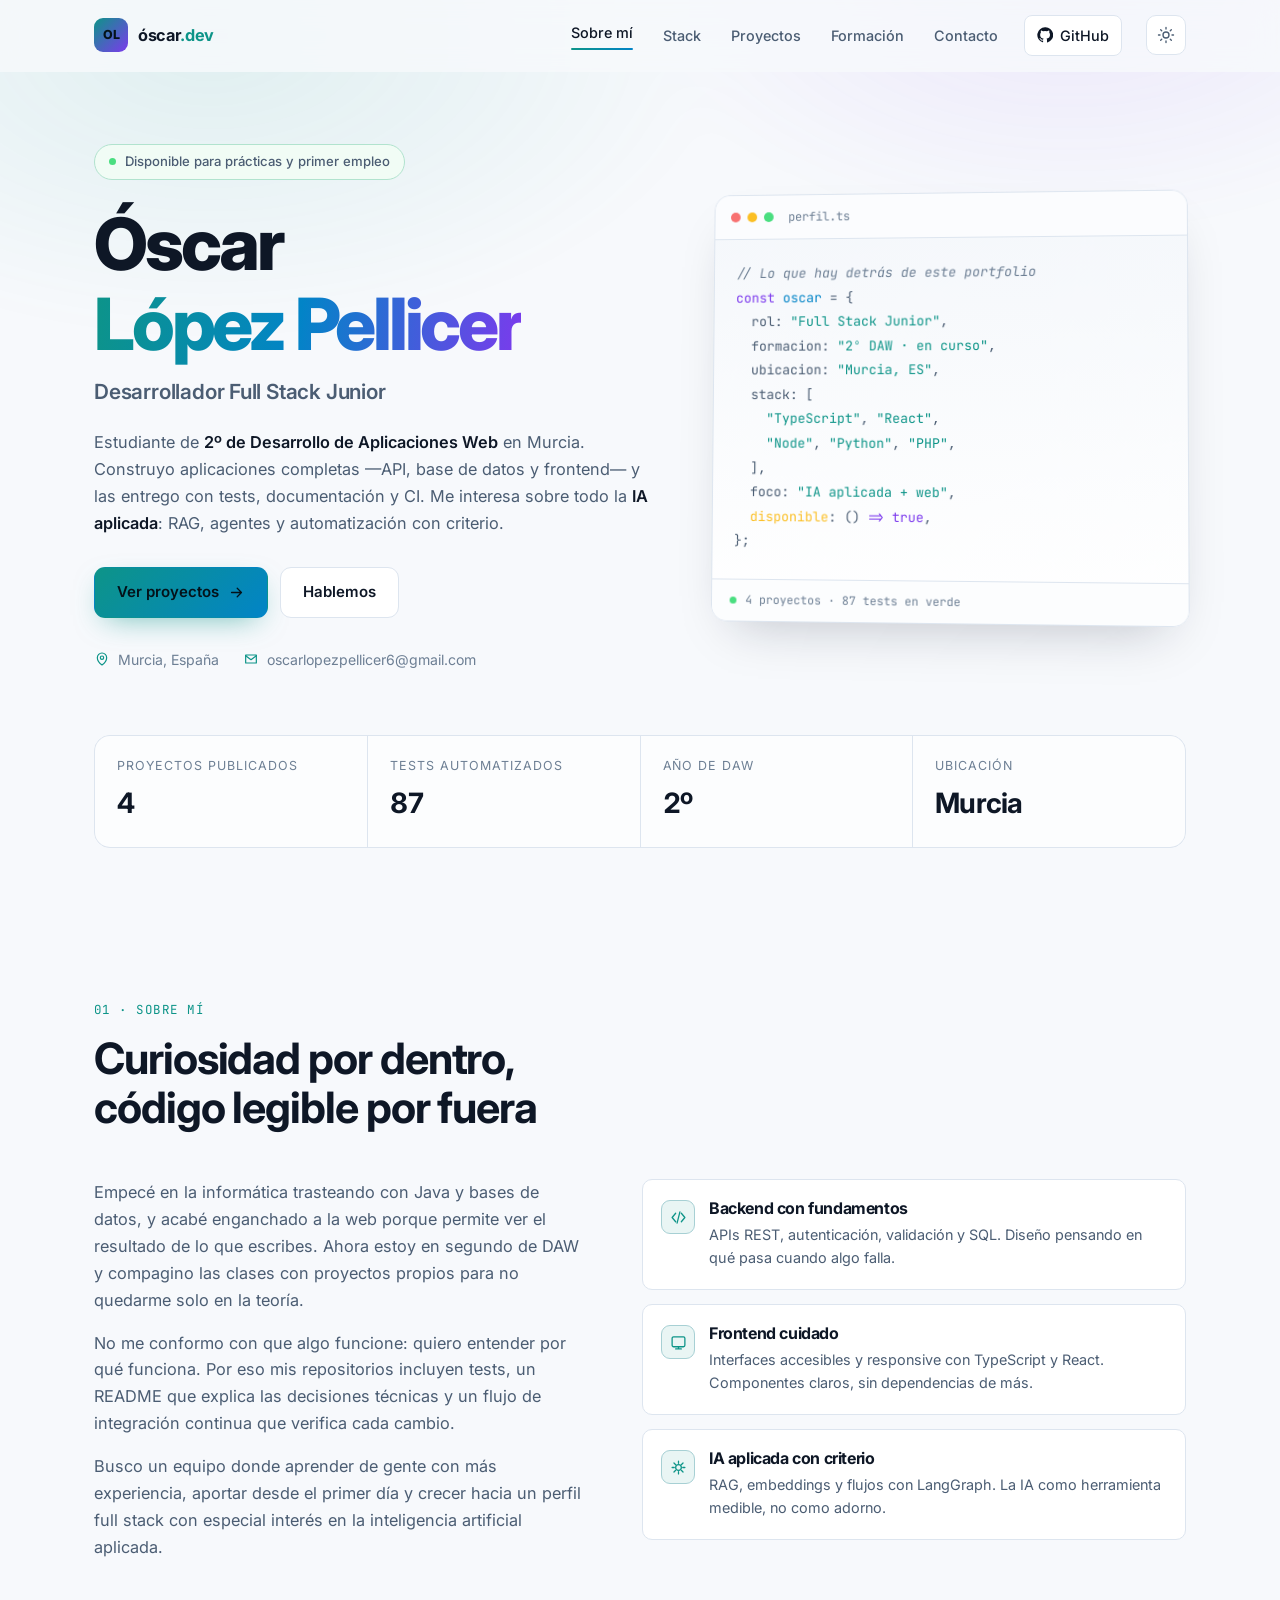
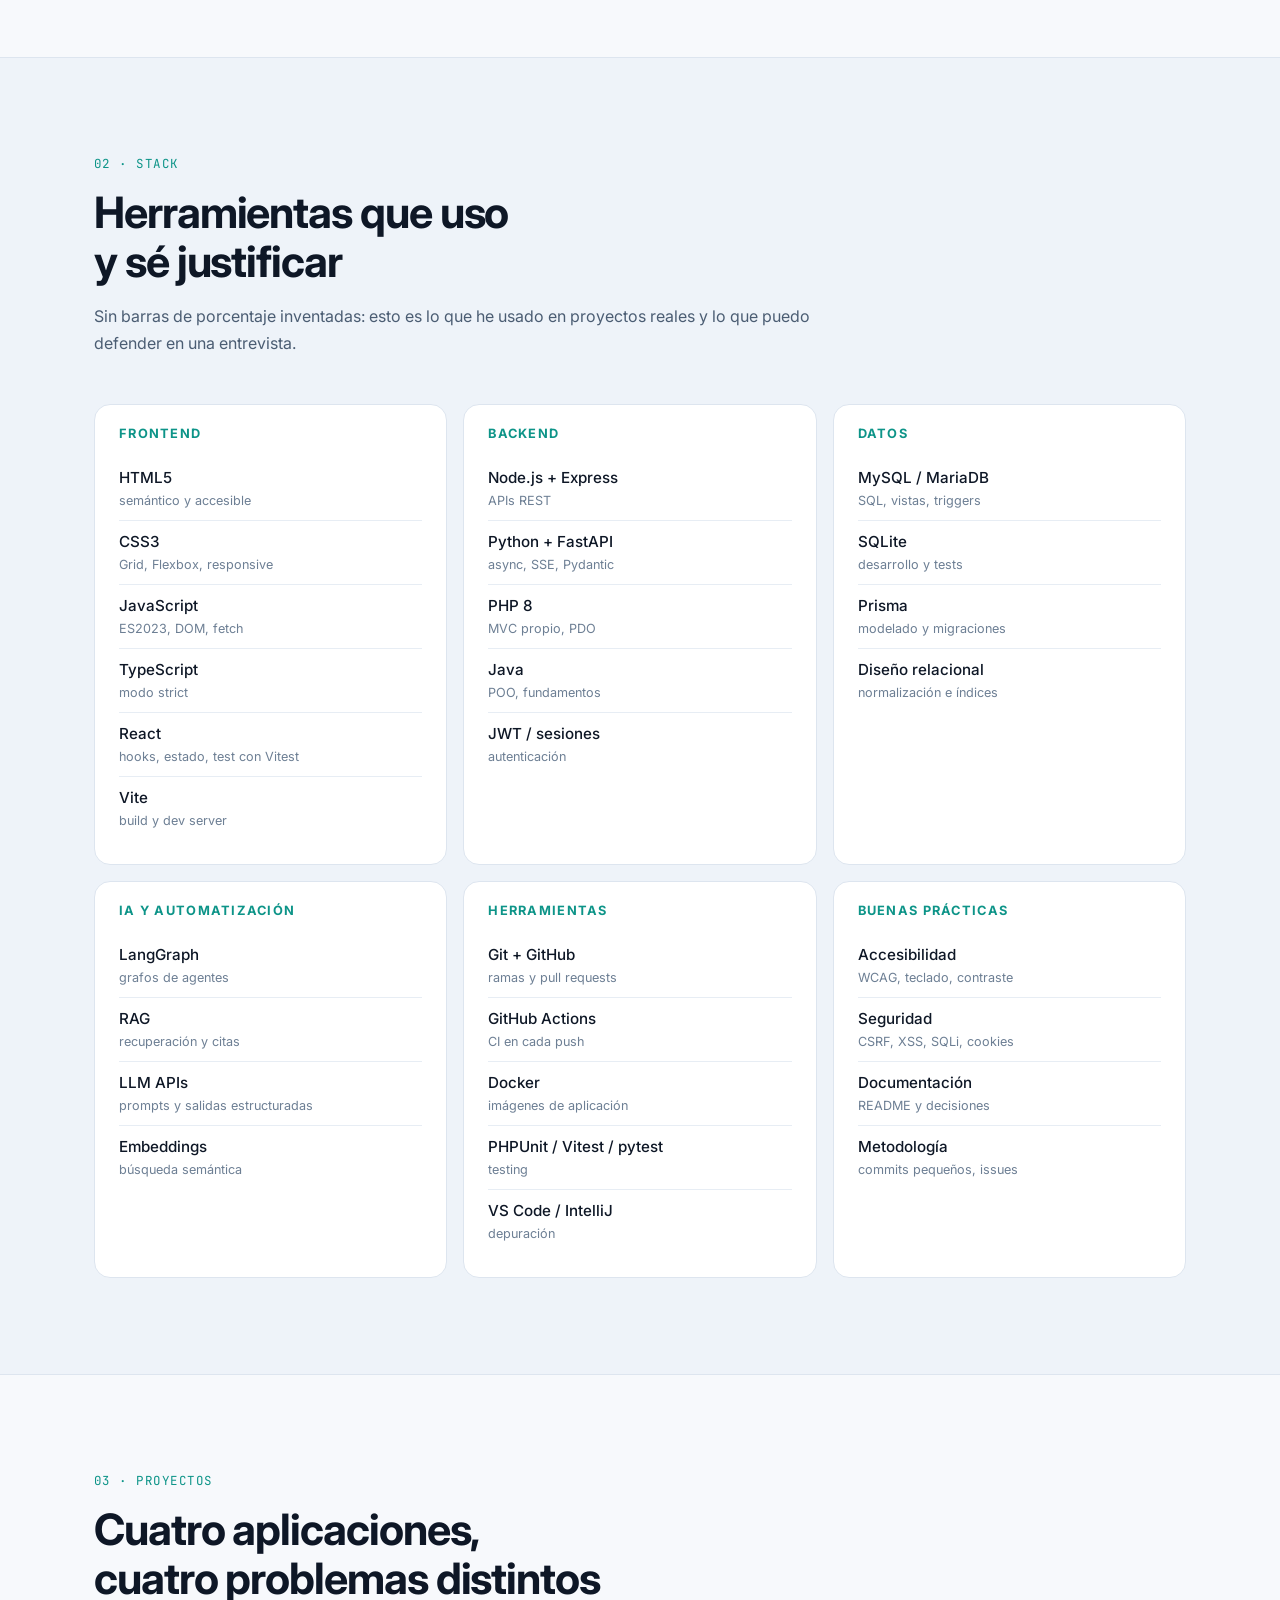
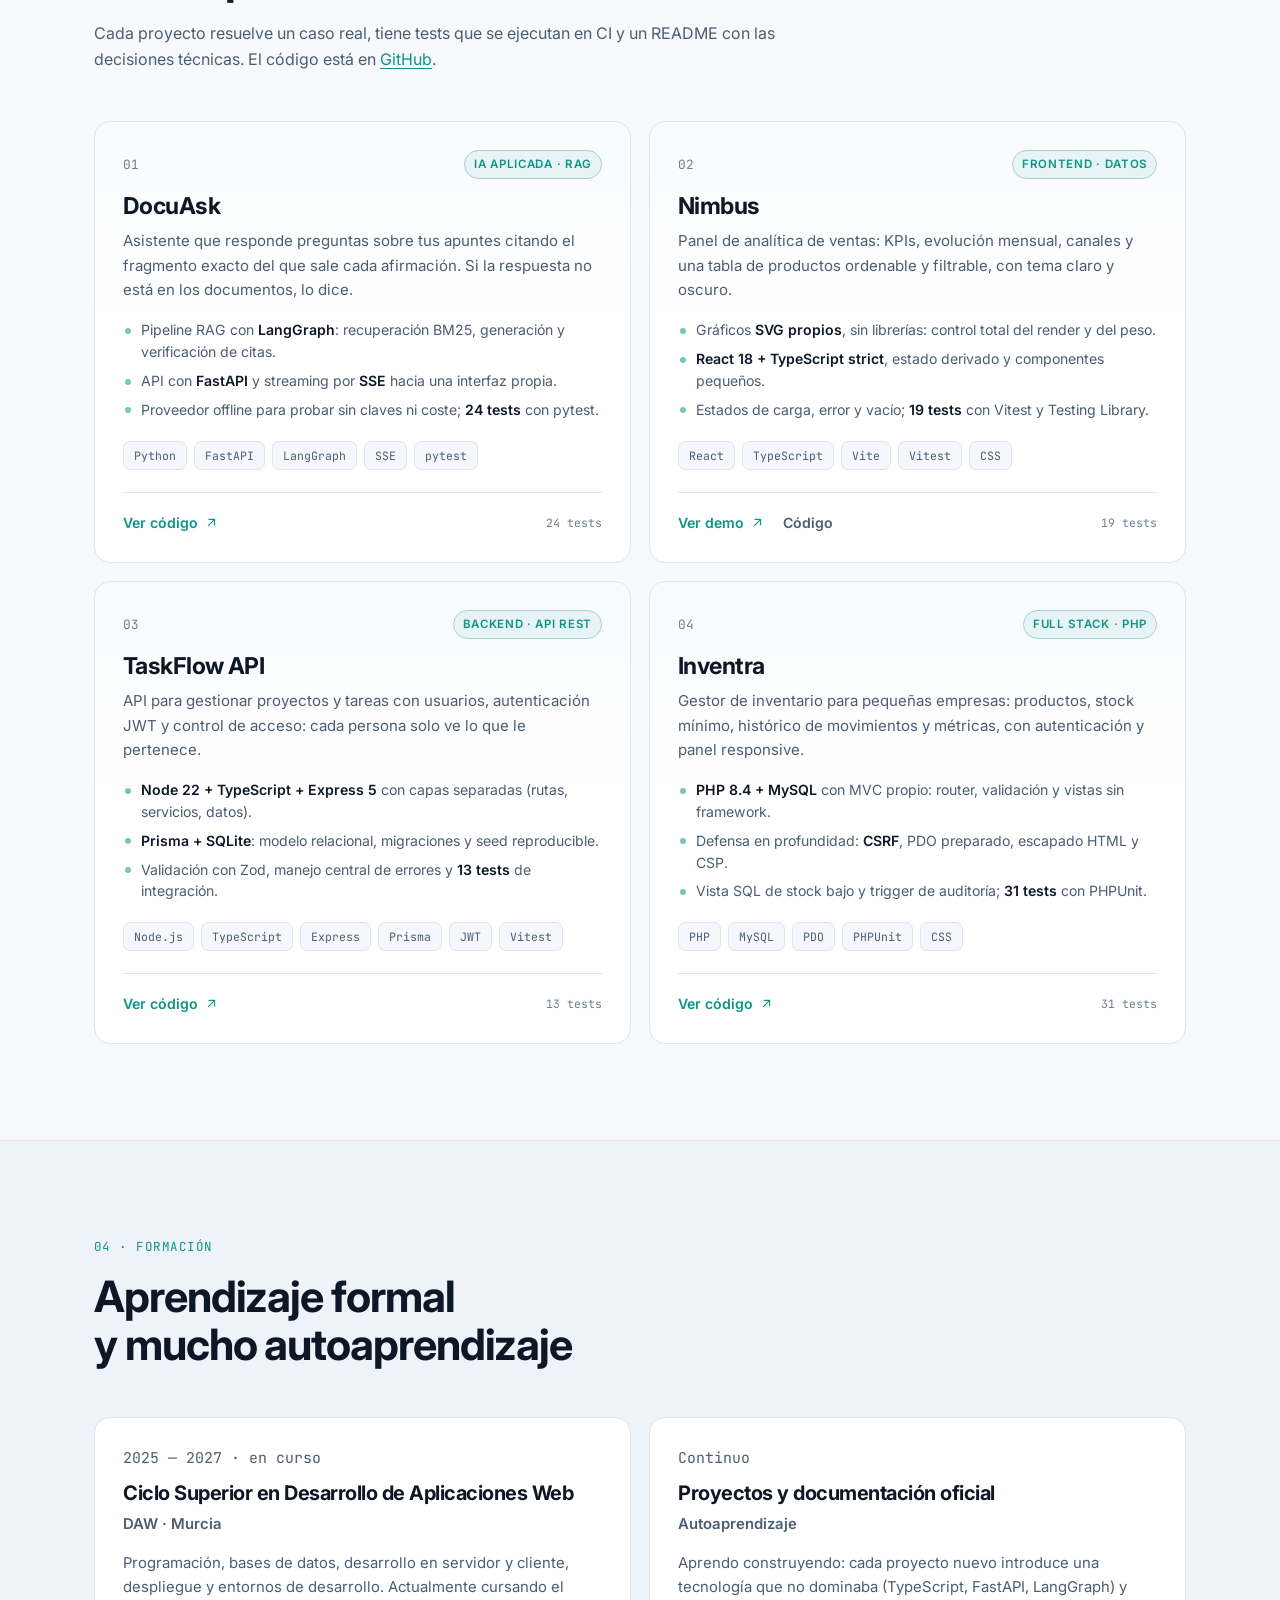
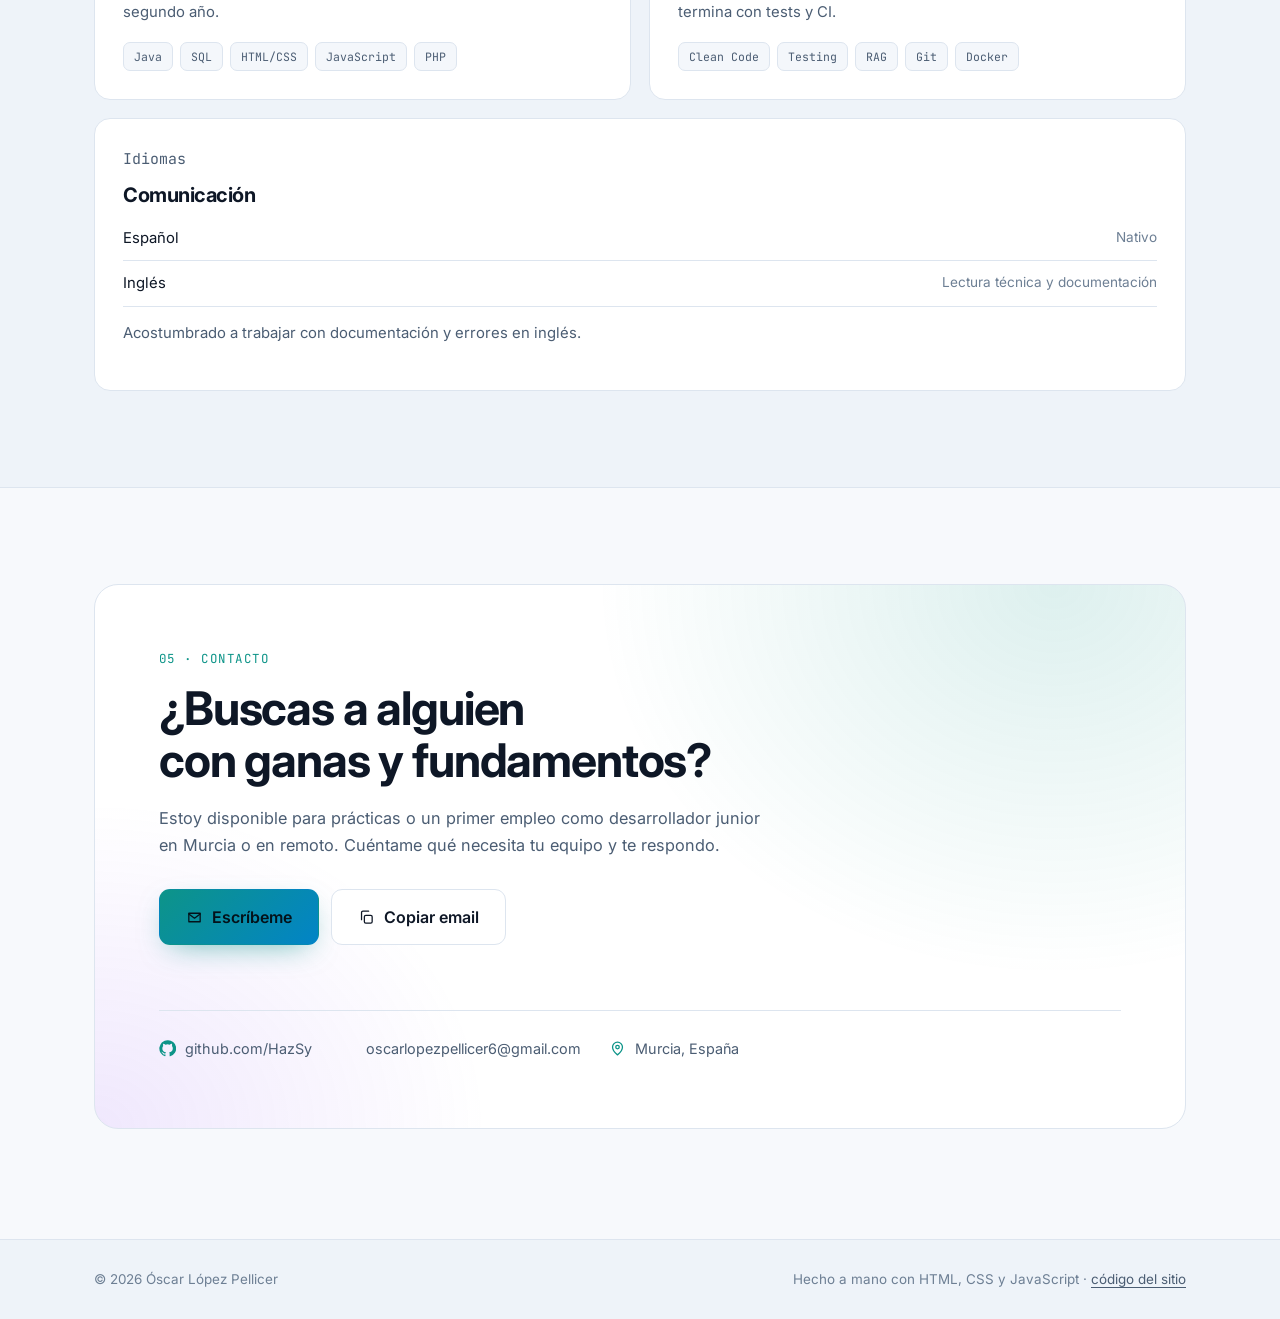
==== index.html @ 4fce1418 "feat: portfolio personal con proyectos, demo de Nimbus y tema claro/oscuro" ====
<!DOCTYPE html>
<html lang="es" data-theme="dark">
<head>
  <meta charset="UTF-8">
  <meta name="viewport" content="width=device-width, initial-scale=1">

  <title>Óscar López Pellicer · Desarrollador Full Stack Junior</title>
  <meta name="description" content="Portfolio de Óscar López Pellicer, estudiante de 2º de DAW en Murcia. Aplicaciones web completas con TypeScript, React, Node, Python, PHP y bases de datos.">
  <meta name="author" content="Óscar López Pellicer">
  <meta name="theme-color" content="#0b0f14">

  <meta property="og:type" content="website">
  <meta property="og:locale" content="es_ES">
  <meta property="og:title" content="Óscar López Pellicer · Desarrollador Full Stack Junior">
  <meta property="og:description" content="Aplicaciones web completas, con tests, documentación y CI. Estudiante de 2º de DAW en Murcia.">
  <meta property="og:url" content="https://hazsy.github.io/">
  <meta property="og:image" content="https://hazsy.github.io/assets/img/og.png">
  <meta name="twitter:card" content="summary_large_image">

  <link rel="canonical" href="https://hazsy.github.io/">
  <link rel="icon" href="favicon.svg" type="image/svg+xml">
  <link rel="preconnect" href="https://fonts.googleapis.com">
  <link rel="preconnect" href="https://fonts.gstatic.com" crossorigin>
  <link href="https://fonts.googleapis.com/css2?family=Inter:wght@400;500;600;700;800&family=JetBrains+Mono:wght@400;500&display=swap" rel="stylesheet">
  <link rel="stylesheet" href="assets/css/styles.css">

  <script>
    // Evita el destello de tema incorrecto: se aplica antes de pintar.
    (function () {
      try {
        var guardado = localStorage.getItem("tema");
        var sistema = window.matchMedia("(prefers-color-scheme: light)").matches ? "light" : "dark";
        document.documentElement.dataset.theme = guardado || sistema;
      } catch (e) { /* modo privado */ }
    })();
  </script>

  <script type="application/ld+json">
  {
    "@context": "https://schema.org",
    "@type": "Person",
    "name": "Óscar López Pellicer",
    "jobTitle": "Desarrollador Full Stack Junior",
    "url": "https://hazsy.github.io/",
    "email": "mailto:oscarlopezpellicer6@gmail.com",
    "address": { "@type": "PostalAddress", "addressLocality": "Murcia", "addressCountry": "ES" },
    "sameAs": ["https://github.com/HazSy"],
    "knowsAbout": ["TypeScript", "React", "Node.js", "Python", "PHP", "MySQL", "Inteligencia artificial aplicada"]
  }
  </script>
</head>
<body>
  <a class="saltar" href="#contenido">Saltar al contenido</a>

  <header class="cabecera" id="cabecera">
    <div class="contenedor cabecera__interior">
      <a class="marca" href="#inicio" aria-label="Inicio, Óscar López Pellicer">
        <span class="marca__sigla" aria-hidden="true">OL</span>
        <span class="marca__texto">óscar<span>.dev</span></span>
      </a>

      <nav class="nav" id="nav" aria-label="Navegación principal">
        <a href="#sobre-mi">Sobre mí</a>
        <a href="#stack">Stack</a>
        <a href="#proyectos">Proyectos</a>
        <a href="#formacion">Formación</a>
        <a href="#contacto">Contacto</a>
        <a class="nav__github" href="https://github.com/HazSy" target="_blank" rel="noopener noreferrer">
          <svg viewBox="0 0 24 24" aria-hidden="true" focusable="false"><path fill="currentColor" d="M12 .5a11.5 11.5 0 0 0-3.64 22.42c.58.1.79-.25.79-.56v-2c-3.2.7-3.88-1.36-3.88-1.36-.53-1.34-1.3-1.7-1.3-1.7-1.05-.72.08-.7.08-.7 1.17.08 1.79 1.2 1.79 1.2 1.04 1.78 2.73 1.27 3.4.97.1-.75.4-1.27.73-1.56-2.55-.29-5.24-1.28-5.24-5.69 0-1.26.45-2.29 1.19-3.1-.12-.29-.52-1.46.11-3.05 0 0 .97-.31 3.18 1.18a11 11 0 0 1 5.79 0c2.2-1.49 3.17-1.18 3.17-1.18.63 1.59.23 2.76.12 3.05.74.81 1.18 1.84 1.18 3.1 0 4.42-2.69 5.4-5.25 5.68.41.36.78 1.06.78 2.14v3.17c0 .31.21.67.8.56A11.5 11.5 0 0 0 12 .5Z"/></svg>
          <span>GitHub</span>
        </a>
      </nav>

      <div class="cabecera__acciones">
        <button class="boton-icono" id="tema" type="button" aria-label="Cambiar a tema claro" aria-pressed="false">
          <svg class="icono-sol" viewBox="0 0 24 24" aria-hidden="true" focusable="false"><circle cx="12" cy="12" r="4"/><path d="M12 2v2m0 16v2M2 12h2m16 0h2M4.9 4.9l1.4 1.4m11.4 11.4 1.4 1.4M19.1 4.9l-1.4 1.4M6.3 17.7l-1.4 1.4"/></svg>
          <svg class="icono-luna" viewBox="0 0 24 24" aria-hidden="true" focusable="false"><path d="M21 12.8A8.5 8.5 0 1 1 11.2 3a6.8 6.8 0 0 0 9.8 9.8Z"/></svg>
        </button>
        <button class="boton-menu" id="menu" type="button" aria-label="Abrir menú" aria-expanded="false" aria-controls="nav">
          <span></span><span></span><span></span>
        </button>
      </div>
    </div>
  </header>

  <main id="contenido">
    <!-- ================= HERO ================= -->
    <section class="hero" id="inicio">
      <div class="hero__fondo" aria-hidden="true"></div>
      <div class="contenedor hero__grid">
        <div class="hero__texto">
          <p class="pildora aparecer">
            <span class="pildora__punto" aria-hidden="true"></span>
            Disponible para prácticas y primer empleo
          </p>

          <h1 class="aparecer">
            Óscar<br>
            <span class="degradado">López Pellicer</span>
          </h1>

          <p class="hero__rol aparecer">Desarrollador Full Stack Junior</p>

          <p class="hero__intro aparecer">
            Estudiante de <strong>2º de Desarrollo de Aplicaciones Web</strong> en Murcia.
            Construyo aplicaciones completas —API, base de datos y frontend— y las entrego
            con tests, documentación y CI. Me interesa sobre todo la <strong>IA aplicada</strong>:
            RAG, agentes y automatización con criterio.
          </p>

          <div class="hero__acciones aparecer">
            <a class="boton boton--primario" href="#proyectos">
              Ver proyectos
              <svg viewBox="0 0 24 24" aria-hidden="true" focusable="false"><path d="M5 12h14m-6-6 6 6-6 6"/></svg>
            </a>
            <a class="boton boton--fantasma" href="#contacto">Hablemos</a>
          </div>

          <ul class="hero__datos aparecer" aria-label="Datos rápidos">
            <li><svg viewBox="0 0 24 24" aria-hidden="true"><path d="M12 21s7-5.2 7-11a7 7 0 1 0-14 0c0 5.8 7 11 7 11Z"/><circle cx="12" cy="10" r="2.5"/></svg> Murcia, España</li>
            <li><svg viewBox="0 0 24 24" aria-hidden="true"><path d="M4 6h16v12H4z"/><path d="m4 7 8 6 8-6"/></svg> <a href="mailto:oscarlopezpellicer6@gmail.com">oscarlopezpellicer6@gmail.com</a></li>
          </ul>
        </div>

        <div class="hero__codigo aparecer" aria-hidden="true">
          <div class="ventana">
            <div class="ventana__barra">
              <span></span><span></span><span></span>
              <p>perfil.ts</p>
            </div>
            <pre><code><span class="c-com">// Lo que hay detrás de este portfolio</span>
<span class="c-kw">const</span> <span class="c-var">oscar</span> = {
  rol: <span class="c-str">"Full Stack Junior"</span>,
  formacion: <span class="c-str">"2º DAW · en curso"</span>,
  ubicacion: <span class="c-str">"Murcia, ES"</span>,
  stack: [
    <span class="c-str">"TypeScript"</span>, <span class="c-str">"React"</span>,
    <span class="c-str">"Node"</span>, <span class="c-str">"Python"</span>, <span class="c-str">"PHP"</span>,
  ],
  foco: <span class="c-str">"IA aplicada + web"</span>,
  <span class="c-fn">disponible</span>: () <span class="c-kw">=></span> <span class="c-kw">true</span>,
};</code></pre>
            <div class="ventana__pie">
              <span class="punto-verde" aria-hidden="true"></span>
              <span>4 proyectos · 87 tests en verde</span>
            </div>
          </div>
        </div>
      </div>

      <div class="contenedor">
        <dl class="cifras aparecer">
          <div><dt>Proyectos publicados</dt><dd>4</dd></div>
          <div><dt>Tests automatizados</dt><dd>87</dd></div>
          <div><dt>Año de DAW</dt><dd>2º</dd></div>
          <div><dt>Ubicación</dt><dd>Murcia</dd></div>
        </dl>
      </div>
    </section>

    <!-- ================= SOBRE MÍ ================= -->
    <section class="seccion" id="sobre-mi">
      <div class="contenedor">
        <header class="seccion__cabecera aparecer">
          <p class="etiqueta">01 · Sobre mí</p>
          <h2>Curiosidad por dentro,<br>código legible por fuera</h2>
        </header>

        <div class="sobre__grid">
          <div class="sobre__texto aparecer">
            <p>
              Empecé en la informática trasteando con Java y bases de datos, y acabé
              enganchado a la web porque permite ver el resultado de lo que escribes.
              Ahora estoy en segundo de DAW y compagino las clases con proyectos propios
              para no quedarme solo en la teoría.
            </p>
            <p>
              No me conformo con que algo funcione: quiero entender por qué funciona.
              Por eso mis repositorios incluyen tests, un README que explica las decisiones
              técnicas y un flujo de integración continua que verifica cada cambio.
            </p>
            <p>
              Busco un equipo donde aprender de gente con más experiencia, aportar desde
              el primer día y crecer hacia un perfil full stack con especial interés en
              la inteligencia artificial aplicada.
            </p>
          </div>

          <ul class="pilares">
            <li class="aparecer">
              <span class="pilar__icono" aria-hidden="true">
                <svg viewBox="0 0 24 24"><path d="m8 6-5 6 5 6M16 6l5 6-5 6M14 4l-4 16"/></svg>
              </span>
              <h3>Backend con fundamentos</h3>
              <p>APIs REST, autenticación, validación y SQL. Diseño pensando en qué pasa cuando algo falla.</p>
            </li>
            <li class="aparecer">
              <span class="pilar__icono" aria-hidden="true">
                <svg viewBox="0 0 24 24"><rect x="3" y="4" width="18" height="14" rx="2"/><path d="M8 21h8M12 18v3"/></svg>
              </span>
              <h3>Frontend cuidado</h3>
              <p>Interfaces accesibles y responsive con TypeScript y React. Componentes claros, sin dependencias de más.</p>
            </li>
            <li class="aparecer">
              <span class="pilar__icono" aria-hidden="true">
                <svg viewBox="0 0 24 24"><path d="M12 3v3m0 12v3M3 12h3m12 0h3M5.6 5.6l2.1 2.1m8.6 8.6 2.1 2.1m0-12.8-2.1 2.1M7.7 16.3l-2.1 2.1"/><circle cx="12" cy="12" r="4"/></svg>
              </span>
              <h3>IA aplicada con criterio</h3>
              <p>RAG, embeddings y flujos con LangGraph. La IA como herramienta medible, no como adorno.</p>
            </li>
          </ul>
        </div>
      </div>
    </section>

    <!-- ================= STACK ================= -->
    <section class="seccion seccion--alt" id="stack">
      <div class="contenedor">
        <header class="seccion__cabecera aparecer">
          <p class="etiqueta">02 · Stack</p>
          <h2>Herramientas que uso<br>y sé justificar</h2>
          <p class="seccion__intro">
            Sin barras de porcentaje inventadas: esto es lo que he usado en proyectos reales
            y lo que puedo defender en una entrevista.
          </p>
        </header>

        <div class="stack__grid">
          <article class="stack__grupo aparecer">
            <h3>Frontend</h3>
            <ul>
              <li>HTML5 <span>semántico y accesible</span></li>
              <li>CSS3 <span>Grid, Flexbox, responsive</span></li>
              <li>JavaScript <span>ES2023, DOM, fetch</span></li>
              <li>TypeScript <span>modo strict</span></li>
              <li>React <span>hooks, estado, test con Vitest</span></li>
              <li>Vite <span>build y dev server</span></li>
            </ul>
          </article>

          <article class="stack__grupo aparecer">
            <h3>Backend</h3>
            <ul>
              <li>Node.js + Express <span>APIs REST</span></li>
              <li>Python + FastAPI <span>async, SSE, Pydantic</span></li>
              <li>PHP 8 <span>MVC propio, PDO</span></li>
              <li>Java <span>POO, fundamentos</span></li>
              <li>JWT / sesiones <span>autenticación</span></li>
            </ul>
          </article>

          <article class="stack__grupo aparecer">
            <h3>Datos</h3>
            <ul>
              <li>MySQL / MariaDB <span>SQL, vistas, triggers</span></li>
              <li>SQLite <span>desarrollo y tests</span></li>
              <li>Prisma <span>modelado y migraciones</span></li>
              <li>Diseño relacional <span>normalización e índices</span></li>
            </ul>
          </article>

          <article class="stack__grupo aparecer">
            <h3>IA y automatización</h3>
            <ul>
              <li>LangGraph <span>grafos de agentes</span></li>
              <li>RAG <span>recuperación y citas</span></li>
              <li>LLM APIs <span>prompts y salidas estructuradas</span></li>
              <li>Embeddings <span>búsqueda semántica</span></li>
            </ul>
          </article>

          <article class="stack__grupo aparecer">
            <h3>Herramientas</h3>
            <ul>
              <li>Git + GitHub <span>ramas y pull requests</span></li>
              <li>GitHub Actions <span>CI en cada push</span></li>
              <li>Docker <span>imágenes de aplicación</span></li>
              <li>PHPUnit / Vitest / pytest <span>testing</span></li>
              <li>VS Code / IntelliJ <span>depuración</span></li>
            </ul>
          </article>

          <article class="stack__grupo aparecer">
            <h3>Buenas prácticas</h3>
            <ul>
              <li>Accesibilidad <span>WCAG, teclado, contraste</span></li>
              <li>Seguridad <span>CSRF, XSS, SQLi, cookies</span></li>
              <li>Documentación <span>README y decisiones</span></li>
              <li>Metodología <span>commits pequeños, issues</span></li>
            </ul>
          </article>
        </div>
      </div>
    </section>

    <!-- ================= PROYECTOS ================= -->
    <section class="seccion" id="proyectos">
      <div class="contenedor">
        <header class="seccion__cabecera aparecer">
          <p class="etiqueta">03 · Proyectos</p>
          <h2>Cuatro aplicaciones,<br>cuatro problemas distintos</h2>
          <p class="seccion__intro">
            Cada proyecto resuelve un caso real, tiene tests que se ejecutan en CI y un README
            con las decisiones técnicas. El código está en
            <a href="https://github.com/HazSy" target="_blank" rel="noopener noreferrer">GitHub</a>.
          </p>
        </header>

        <div class="proyectos">
          <!-- DocuAsk -->
          <article class="proyecto aparecer">
            <div class="proyecto__cabecera">
              <span class="proyecto__num" aria-hidden="true">01</span>
              <span class="proyecto__tipo">IA aplicada · RAG</span>
            </div>
            <h3>DocuAsk</h3>
            <p class="proyecto__resumen">
              Asistente que responde preguntas sobre tus apuntes citando el fragmento exacto
              del que sale cada afirmación. Si la respuesta no está en los documentos, lo dice.
            </p>
            <ul class="proyecto__detalles">
              <li>Pipeline RAG con <strong>LangGraph</strong>: recuperación BM25, generación y verificación de citas.</li>
              <li>API con <strong>FastAPI</strong> y streaming por <strong>SSE</strong> hacia una interfaz propia.</li>
              <li>Proveedor offline para probar sin claves ni coste; <strong>24 tests</strong> con pytest.</li>
            </ul>
            <ul class="chips" aria-label="Tecnologías">
              <li>Python</li><li>FastAPI</li><li>LangGraph</li><li>SSE</li><li>pytest</li>
            </ul>
            <div class="proyecto__enlaces">
              <a class="enlace-flecha" href="https://github.com/HazSy/docuask-rag" target="_blank" rel="noopener noreferrer">
                Ver código
                <svg viewBox="0 0 24 24" aria-hidden="true"><path d="M7 17 17 7m0 0H8m9 0v9"/></svg>
              </a>
              <span class="proyecto__meta">24 tests</span>
            </div>
          </article>

          <!-- Nimbus -->
          <article class="proyecto aparecer">
            <div class="proyecto__cabecera">
              <span class="proyecto__num" aria-hidden="true">02</span>
              <span class="proyecto__tipo">Frontend · datos</span>
            </div>
            <h3>Nimbus</h3>
            <p class="proyecto__resumen">
              Panel de analítica de ventas: KPIs, evolución mensual, canales y una tabla de
              productos ordenable y filtrable, con tema claro y oscuro.
            </p>
            <ul class="proyecto__detalles">
              <li>Gráficos <strong>SVG propios</strong>, sin librerías: control total del render y del peso.</li>
              <li><strong>React 18 + TypeScript strict</strong>, estado derivado y componentes pequeños.</li>
              <li>Estados de carga, error y vacío; <strong>19 tests</strong> con Vitest y Testing Library.</li>
            </ul>
            <ul class="chips" aria-label="Tecnologías">
              <li>React</li><li>TypeScript</li><li>Vite</li><li>Vitest</li><li>CSS</li>
            </ul>
            <div class="proyecto__enlaces">
              <a class="enlace-flecha" href="demos/nimbus/" target="_blank" rel="noopener noreferrer">
                Ver demo
                <svg viewBox="0 0 24 24" aria-hidden="true"><path d="M7 17 17 7m0 0H8m9 0v9"/></svg>
              </a>
              <a class="enlace-flecha enlace-flecha--suave" href="https://github.com/HazSy/nimbus-dashboard" target="_blank" rel="noopener noreferrer">Código</a>
              <span class="proyecto__meta">19 tests</span>
            </div>
          </article>

          <!-- TaskFlow -->
          <article class="proyecto aparecer">
            <div class="proyecto__cabecera">
              <span class="proyecto__num" aria-hidden="true">03</span>
              <span class="proyecto__tipo">Backend · API REST</span>
            </div>
            <h3>TaskFlow API</h3>
            <p class="proyecto__resumen">
              API para gestionar proyectos y tareas con usuarios, autenticación JWT y control
              de acceso: cada persona solo ve lo que le pertenece.
            </p>
            <ul class="proyecto__detalles">
              <li><strong>Node 22 + TypeScript + Express 5</strong> con capas separadas (rutas, servicios, datos).</li>
              <li><strong>Prisma + SQLite</strong>: modelo relacional, migraciones y seed reproducible.</li>
              <li>Validación con Zod, manejo central de errores y <strong>13 tests</strong> de integración.</li>
            </ul>
            <ul class="chips" aria-label="Tecnologías">
              <li>Node.js</li><li>TypeScript</li><li>Express</li><li>Prisma</li><li>JWT</li><li>Vitest</li>
            </ul>
            <div class="proyecto__enlaces">
              <a class="enlace-flecha" href="https://github.com/HazSy/taskflow-api" target="_blank" rel="noopener noreferrer">
                Ver código
                <svg viewBox="0 0 24 24" aria-hidden="true"><path d="M7 17 17 7m0 0H8m9 0v9"/></svg>
              </a>
              <span class="proyecto__meta">13 tests</span>
            </div>
          </article>

          <!-- Inventra -->
          <article class="proyecto aparecer">
            <div class="proyecto__cabecera">
              <span class="proyecto__num" aria-hidden="true">04</span>
              <span class="proyecto__tipo">Full stack · PHP</span>
            </div>
            <h3>Inventra</h3>
            <p class="proyecto__resumen">
              Gestor de inventario para pequeñas empresas: productos, stock mínimo, histórico
              de movimientos y métricas, con autenticación y panel responsive.
            </p>
            <ul class="proyecto__detalles">
              <li><strong>PHP 8.4 + MySQL</strong> con MVC propio: router, validación y vistas sin framework.</li>
              <li>Defensa en profundidad: <strong>CSRF</strong>, PDO preparado, escapado HTML y CSP.</li>
              <li>Vista SQL de stock bajo y trigger de auditoría; <strong>31 tests</strong> con PHPUnit.</li>
            </ul>
            <ul class="chips" aria-label="Tecnologías">
              <li>PHP</li><li>MySQL</li><li>PDO</li><li>PHPUnit</li><li>CSS</li>
            </ul>
            <div class="proyecto__enlaces">
              <a class="enlace-flecha" href="https://github.com/HazSy/inventra-php" target="_blank" rel="noopener noreferrer">
                Ver código
                <svg viewBox="0 0 24 24" aria-hidden="true"><path d="M7 17 17 7m0 0H8m9 0v9"/></svg>
              </a>
              <span class="proyecto__meta">31 tests</span>
            </div>
          </article>
        </div>
      </div>
    </section>

    <!-- ================= FORMACIÓN ================= -->
    <section class="seccion seccion--alt" id="formacion">
      <div class="contenedor">
        <header class="seccion__cabecera aparecer">
          <p class="etiqueta">04 · Formación</p>
          <h2>Aprendizaje formal<br>y mucho autoaprendizaje</h2>
        </header>

        <div class="formacion__grid">
          <article class="tarjeta-formacion aparecer">
            <p class="tarjeta-formacion__periodo">2025 — 2027 · en curso</p>
            <h3>Ciclo Superior en Desarrollo de Aplicaciones Web</h3>
            <p class="tarjeta-formacion__lugar">DAW · Murcia</p>
            <p>
              Programación, bases de datos, desarrollo en servidor y cliente, despliegue
              y entornos de desarrollo. Actualmente cursando el segundo año.
            </p>
            <ul class="chips">
              <li>Java</li><li>SQL</li><li>HTML/CSS</li><li>JavaScript</li><li>PHP</li>
            </ul>
          </article>

          <article class="tarjeta-formacion aparecer">
            <p class="tarjeta-formacion__periodo">Continuo</p>
            <h3>Proyectos y documentación oficial</h3>
            <p class="tarjeta-formacion__lugar">Autoaprendizaje</p>
            <p>
              Aprendo construyendo: cada proyecto nuevo introduce una tecnología que no
              dominaba (TypeScript, FastAPI, LangGraph) y termina con tests y CI.
            </p>
            <ul class="chips">
              <li>Clean Code</li><li>Testing</li><li>RAG</li><li>Git</li><li>Docker</li>
            </ul>
          </article>

          <aside class="tarjeta-formacion tarjeta-formacion--idiomas aparecer">
            <p class="tarjeta-formacion__periodo">Idiomas</p>
            <h3>Comunicación</h3>
            <ul class="idiomas">
              <li><span>Español</span><span class="idiomas__nivel">Nativo</span></li>
              <li><span>Inglés</span><span class="idiomas__nivel">Lectura técnica y documentación</span></li>
            </ul>
            <p class="muted">Acostumbrado a trabajar con documentación y errores en inglés.</p>
          </aside>
        </div>
      </div>
    </section>

    <!-- ================= CONTACTO ================= -->
    <section class="seccion contacto" id="contacto">
      <div class="contenedor">
        <div class="contacto__caja aparecer">
          <p class="etiqueta">05 · Contacto</p>
          <h2>¿Buscas a alguien<br>con ganas y fundamentos?</h2>
          <p class="contacto__texto">
            Estoy disponible para prácticas o un primer empleo como desarrollador junior
            en Murcia o en remoto. Cuéntame qué necesita tu equipo y te respondo.
          </p>

          <div class="contacto__acciones">
            <a class="boton boton--primario boton--grande" href="mailto:oscarlopezpellicer6@gmail.com">
              <svg viewBox="0 0 24 24" aria-hidden="true"><path d="M4 6h16v12H4z"/><path d="m4 7 8 6 8-6"/></svg>
              Escríbeme
            </a>
            <button class="boton boton--fantasma boton--grande" id="copiar" type="button" data-email="oscarlopezpellicer6@gmail.com">
              <svg viewBox="0 0 24 24" aria-hidden="true"><rect x="9" y="9" width="11" height="11" rx="2"/><path d="M5 15V5a2 2 0 0 1 2-2h8"/></svg>
              <span>Copiar email</span>
            </button>
          </div>

          <p class="contacto__aviso" id="aviso" role="status" aria-live="polite"></p>

          <ul class="contacto__redes">
            <li>
              <a href="https://github.com/HazSy" target="_blank" rel="noopener noreferrer">
                <svg viewBox="0 0 24 24" aria-hidden="true"><path fill="currentColor" d="M12 .5a11.5 11.5 0 0 0-3.64 22.42c.58.1.79-.25.79-.56v-2c-3.2.7-3.88-1.36-3.88-1.36-.53-1.34-1.3-1.7-1.3-1.7-1.05-.72.08-.7.08-.7 1.17.08 1.79 1.2 1.79 1.2 1.04 1.78 2.73 1.27 3.4.97.1-.75.4-1.27.73-1.56-2.55-.29-5.24-1.28-5.24-5.69 0-1.26.45-2.29 1.19-3.1-.12-.29-.52-1.46.11-3.05 0 0 .97-.31 3.18 1.18a11 11 0 0 1 5.79 0c2.2-1.49 3.17-1.18 3.17-1.18.63 1.59.23 2.76.12 3.05.74.81 1.18 1.84 1.18 3.1 0 4.42-2.69 5.4-5.25 5.68.41.36.78 1.06.78 2.14v3.17c0 .31.21.67.8.56A11.5 11.5 0 0 0 12 .5Z"/></svg>
                github.com/HazSy
              </a>
            </li>
            <li>
              <a href="mailto:oscarlopezpellicer6@gmail.com">
                <svg viewBox="0 0 24 24" aria-hidden="true"><path d="M4 6h16v12H4z"/><path d="m4 7 8 6 8-6"/></svg>
                oscarlopezpellicer6@gmail.com
              </a>
            </li>
            <li>
              <span>
                <svg viewBox="0 0 24 24" aria-hidden="true"><path d="M12 21s7-5.2 7-11a7 7 0 1 0-14 0c0 5.8 7 11 7 11Z"/><circle cx="12" cy="10" r="2.5"/></svg>
                Murcia, España
              </span>
            </li>
          </ul>
        </div>
      </div>
    </section>
  </main>

  <footer class="pie">
    <div class="contenedor pie__interior">
      <p>© <span id="anio">2026</span> Óscar López Pellicer</p>
      <p>Hecho a mano con HTML, CSS y JavaScript · <a href="https://github.com/HazSy/hazsy.github.io" target="_blank" rel="noopener noreferrer">código del sitio</a></p>
    </div>
  </footer>

  <script src="assets/js/main.js" defer></script>
</body>
</html>
---- assets/css/styles.css ----
/* ==========================================================================
   Óscar López Pellicer · portfolio
   CSS propio, sin frameworks. Tema oscuro por defecto y claro opcional.
   ========================================================================== */

/* --------------------------------------------------------------------------
   1. Tokens
   -------------------------------------------------------------------------- */
:root {
  --fuente: "Inter", -apple-system, BlinkMacSystemFont, "Segoe UI", Roboto, Helvetica, Arial, sans-serif;
  --fuente-mono: "JetBrains Mono", ui-monospace, SFMono-Regular, Menlo, Consolas, monospace;

  --fondo: #080b10;
  --fondo-alt: #0c1119;
  --superficie: #111823;
  --superficie-2: #16202d;
  --borde: #1e2a3a;
  --borde-fuerte: #2a3a50;

  --texto: #eaf1f8;
  --texto-suave: #9db0c5;
  --texto-tenue: #6c8098;

  --acento: #5eead4;
  --acento-2: #7dd3fc;
  --acento-3: #a78bfa;
  --acento-texto: #052e2b;

  --verde: #4ade80;
  --ambar: #fbbf24;

  --sombra: 0 20px 60px -20px rgba(0, 0, 0, 0.7);
  --sombra-suave: 0 10px 30px -18px rgba(0, 0, 0, 0.6);

  --radio: 16px;
  --radio-sm: 10px;
  --ancho: 1140px;
  --nav-alto: 72px;

  --transicion: 180ms cubic-bezier(0.4, 0, 0.2, 1);
}

html[data-theme="light"] {
  --fondo: #f7f9fc;
  --fondo-alt: #eef3f9;
  --superficie: #ffffff;
  --superficie-2: #f4f7fb;
  --borde: #dde5ef;
  --borde-fuerte: #c6d3e2;

  --texto: #0e1726;
  --texto-suave: #4b5d73;
  --texto-tenue: #6d7f94;

  --acento: #0d9488;
  --acento-2: #0284c7;
  --acento-3: #7c3aed;
  --acento-texto: #ffffff;

  --sombra: 0 24px 50px -24px rgba(15, 23, 42, 0.25);
  --sombra-suave: 0 10px 24px -16px rgba(15, 23, 42, 0.2);
}

/* --------------------------------------------------------------------------
   2. Base
   -------------------------------------------------------------------------- */
*,
*::before,
*::after { box-sizing: border-box; }

html {
  scroll-behavior: smooth;
  scroll-padding-top: calc(var(--nav-alto) + 16px);
  -webkit-text-size-adjust: 100%;
}

body {
  margin: 0;
  font-family: var(--fuente);
  font-size: 1rem;
  line-height: 1.65;
  color: var(--texto);
  background: var(--fondo);
  -webkit-font-smoothing: antialiased;
  overflow-x: hidden;
}

img, svg { max-width: 100%; }
svg { width: 1.15em; height: 1.15em; fill: none; stroke: currentColor; stroke-width: 1.8; stroke-linecap: round; stroke-linejoin: round; }

h1, h2, h3 { line-height: 1.12; letter-spacing: -0.025em; margin: 0; font-weight: 700; }
p { margin: 0 0 1rem; }
ul { margin: 0; padding: 0; list-style: none; }
a { color: inherit; text-decoration: none; }
strong { font-weight: 600; color: var(--texto); }

::selection { background: var(--acento); color: var(--acento-texto); }

:focus-visible {
  outline: 2px solid var(--acento);
  outline-offset: 3px;
  border-radius: 6px;
}

.contenedor {
  width: 100%;
  max-width: var(--ancho);
  margin-inline: auto;
  padding-inline: 24px;
}

.saltar {
  position: absolute;
  left: 16px;
  top: -100px;
  z-index: 200;
  padding: 12px 18px;
  background: var(--acento);
  color: var(--acento-texto);
  font-weight: 600;
  border-radius: 0 0 10px 10px;
  transition: top var(--transicion);
}
.saltar:focus { top: 0; }

.muted { color: var(--texto-tenue); font-size: 0.9rem; }

/* --------------------------------------------------------------------------
   3. Cabecera y navegación
   -------------------------------------------------------------------------- */
.cabecera {
  position: fixed;
  inset: 0 0 auto;
  z-index: 100;
  height: var(--nav-alto);
  display: flex;
  align-items: center;
  background: color-mix(in srgb, var(--fondo) 82%, transparent);
  backdrop-filter: blur(14px);
  -webkit-backdrop-filter: blur(14px);
  border-bottom: 1px solid transparent;
  transition: border-color var(--transicion), background var(--transicion);
}
.cabecera.esta-fija {
  border-bottom-color: var(--borde);
  background: color-mix(in srgb, var(--fondo) 94%, transparent);
}

.cabecera__interior {
  display: flex;
  align-items: center;
  justify-content: space-between;
  gap: 24px;
}

.marca {
  display: inline-flex;
  align-items: center;
  gap: 10px;
  font-weight: 700;
  letter-spacing: -0.02em;
  font-size: 1.02rem;
}
.marca__sigla {
  display: grid;
  place-items: center;
  width: 34px;
  height: 34px;
  border-radius: 9px;
  background: linear-gradient(135deg, var(--acento), var(--acento-3));
  color: #04121a;
  font-size: 0.78rem;
  font-weight: 800;
  letter-spacing: 0;
}
.marca__texto span { color: var(--acento); }

.nav {
  display: flex;
  align-items: center;
  gap: 6px;
  margin-left: auto;
}
.nav a {
  padding: 8px 12px;
  border-radius: 8px;
  font-size: 0.9rem;
  font-weight: 500;
  color: var(--texto-suave);
  transition: color var(--transicion), background var(--transicion);
}
.nav a:hover { color: var(--texto); background: var(--superficie-2); }
.nav a.activo { color: var(--texto); }
.nav a.activo::after {
  content: "";
  display: block;
  height: 2px;
  margin-top: 3px;
  border-radius: 2px;
  background: linear-gradient(90deg, var(--acento), var(--acento-2));
}

.nav__github {
  display: inline-flex;
  align-items: center;
  gap: 7px;
  margin-left: 8px;
  border: 1px solid var(--borde);
  background: var(--superficie);
  color: var(--texto) !important;
  font-weight: 600;
}
.nav__github:hover { border-color: var(--borde-fuerte); background: var(--superficie-2); }
.nav__github svg { width: 16px; height: 16px; stroke: none; }

.cabecera__acciones { display: flex; align-items: center; gap: 8px; }

.boton-icono {
  display: grid;
  place-items: center;
  width: 40px;
  height: 40px;
  border-radius: 10px;
  border: 1px solid var(--borde);
  background: var(--superficie);
  color: var(--texto-suave);
  cursor: pointer;
  transition: color var(--transicion), border-color var(--transicion), background var(--transicion);
}
.boton-icono:hover { color: var(--texto); border-color: var(--borde-fuerte); }
.boton-icono svg { width: 18px; height: 18px; }

html[data-theme="dark"] .icono-sol,
html[data-theme="light"] .icono-luna { display: none; }

.boton-menu {
  display: none;
  flex-direction: column;
  justify-content: center;
  gap: 5px;
  width: 40px;
  height: 40px;
  padding: 0 9px;
  border-radius: 10px;
  border: 1px solid var(--borde);
  background: var(--superficie);
  cursor: pointer;
}
.boton-menu span {
  display: block;
  height: 2px;
  width: 100%;
  border-radius: 2px;
  background: var(--texto);
  transition: transform var(--transicion), opacity var(--transicion);
}
.boton-menu[aria-expanded="true"] span:nth-child(1) { transform: translateY(7px) rotate(45deg); }
.boton-menu[aria-expanded="true"] span:nth-child(2) { opacity: 0; }
.boton-menu[aria-expanded="true"] span:nth-child(3) { transform: translateY(-7px) rotate(-45deg); }

/* --------------------------------------------------------------------------
   4. Hero
   -------------------------------------------------------------------------- */
.hero {
  position: relative;
  padding: calc(var(--nav-alto) + 72px) 0 56px;
  overflow: hidden;
}
.hero__fondo {
  position: absolute;
  inset: -20% -10% auto;
  height: 780px;
  background:
    radial-gradient(48% 55% at 22% 28%, color-mix(in srgb, var(--acento) 20%, transparent), transparent 70%),
    radial-gradient(42% 50% at 78% 18%, color-mix(in srgb, var(--acento-3) 20%, transparent), transparent 70%);
  filter: blur(20px);
  opacity: 0.75;
  pointer-events: none;
}
html[data-theme="light"] .hero__fondo { opacity: 0.5; }

.hero__fondo::after {
  content: "";
  position: absolute;
  inset: 0;
  background-image:
    linear-gradient(to right, color-mix(in srgb, var(--texto) 7%, transparent) 1px, transparent 1px),
    linear-gradient(to bottom, color-mix(in srgb, var(--texto) 7%, transparent) 1px, transparent 1px);
  background-size: 56px 56px;
  mask-image: radial-gradient(60% 60% at 50% 30%, #000 10%, transparent 75%);
  -webkit-mask-image: radial-gradient(60% 60% at 50% 30%, #000 10%, transparent 75%);
}

.hero__grid {
  position: relative;
  display: grid;
  grid-template-columns: minmax(0, 1.08fr) minmax(0, 0.92fr);
  gap: 56px;
  align-items: center;
}

.pildora {
  display: inline-flex;
  align-items: center;
  gap: 9px;
  padding: 6px 14px;
  border: 1px solid color-mix(in srgb, var(--verde) 30%, var(--borde));
  border-radius: 999px;
  background: color-mix(in srgb, var(--verde) 8%, var(--superficie));
  color: var(--texto-suave);
  font-size: 0.82rem;
  font-weight: 500;
  margin-bottom: 24px;
}
.pildora__punto {
  width: 7px;
  height: 7px;
  border-radius: 50%;
  background: var(--verde);
  box-shadow: 0 0 0 0 color-mix(in srgb, var(--verde) 70%, transparent);
  animation: pulso 2.4s infinite;
}
@keyframes pulso {
  0% { box-shadow: 0 0 0 0 color-mix(in srgb, var(--verde) 60%, transparent); }
  70% { box-shadow: 0 0 0 8px transparent; }
  100% { box-shadow: 0 0 0 0 transparent; }
}

.hero h1 {
  font-size: clamp(2.7rem, 6.2vw, 4.5rem);
  font-weight: 800;
  letter-spacing: -0.045em;
  margin-bottom: 10px;
}
.degradado {
  background: linear-gradient(100deg, var(--acento) 0%, var(--acento-2) 48%, var(--acento-3) 100%);
  -webkit-background-clip: text;
  background-clip: text;
  color: transparent;
}

.hero__rol {
  font-size: clamp(1.05rem, 2vw, 1.3rem);
  font-weight: 600;
  color: var(--texto-suave);
  letter-spacing: -0.01em;
  margin-bottom: 20px;
}

.hero__intro {
  max-width: 56ch;
  color: var(--texto-suave);
  font-size: 1.02rem;
  margin-bottom: 30px;
}

.hero__acciones { display: flex; flex-wrap: wrap; gap: 12px; margin-bottom: 30px; }

.hero__datos {
  display: flex;
  flex-wrap: wrap;
  gap: 8px 24px;
  color: var(--texto-tenue);
  font-size: 0.88rem;
}
.hero__datos li { display: inline-flex; align-items: center; gap: 8px; }
.hero__datos svg { width: 16px; height: 16px; color: var(--acento); flex: none; }
.hero__datos a:hover { color: var(--texto); text-decoration: underline; text-underline-offset: 3px; }

/* Botones */
.boton {
  display: inline-flex;
  align-items: center;
  justify-content: center;
  gap: 9px;
  padding: 12px 22px;
  border-radius: 11px;
  border: 1px solid transparent;
  font-family: inherit;
  font-size: 0.94rem;
  font-weight: 600;
  cursor: pointer;
  transition: transform var(--transicion), background var(--transicion), border-color var(--transicion), box-shadow var(--transicion);
}
.boton svg { width: 17px; height: 17px; }
.boton--primario {
  background: linear-gradient(135deg, var(--acento), var(--acento-2));
  color: #04121a;
  box-shadow: 0 10px 30px -12px color-mix(in srgb, var(--acento) 65%, transparent);
}
.boton--primario:hover { transform: translateY(-2px); box-shadow: 0 16px 34px -14px color-mix(in srgb, var(--acento) 75%, transparent); }
.boton--fantasma {
  background: var(--superficie);
  border-color: var(--borde);
  color: var(--texto);
}
.boton--fantasma:hover { border-color: var(--borde-fuerte); background: var(--superficie-2); transform: translateY(-2px); }
.boton--grande { padding: 14px 26px; font-size: 1rem; }

/* Ventana de código */
.ventana {
  border: 1px solid var(--borde);
  border-radius: var(--radio);
  background: linear-gradient(180deg, var(--superficie-2), var(--superficie));
  box-shadow: var(--sombra);
  overflow: hidden;
  transform: perspective(1200px) rotateY(-4deg) rotateX(2deg);
  transition: transform 400ms ease;
}
.ventana:hover { transform: perspective(1200px) rotateY(0) rotateX(0); }

.ventana__barra {
  display: flex;
  align-items: center;
  gap: 7px;
  padding: 12px 16px;
  border-bottom: 1px solid var(--borde);
  background: color-mix(in srgb, var(--fondo) 45%, var(--superficie));
}
.ventana__barra span { width: 10px; height: 10px; border-radius: 50%; background: var(--borde-fuerte); }
.ventana__barra span:nth-child(1) { background: #f87171; }
.ventana__barra span:nth-child(2) { background: var(--ambar); }
.ventana__barra span:nth-child(3) { background: var(--verde); }
.ventana__barra p {
  margin: 0 0 0 8px;
  font-family: var(--fuente-mono);
  font-size: 0.76rem;
  color: var(--texto-tenue);
}

.ventana pre {
  margin: 0;
  padding: 22px 22px 26px;
  overflow-x: auto;
  font-family: var(--fuente-mono);
  font-size: 0.83rem;
  line-height: 1.85;
  color: var(--texto-suave);
  tab-size: 2;
}
.ventana code { font-family: inherit; }
.c-com { color: var(--texto-tenue); font-style: italic; }
.c-kw { color: var(--acento-3); }
.c-var { color: var(--acento-2); }
.c-str { color: var(--acento); }
.c-fn { color: var(--ambar); }

.ventana__pie {
  display: flex;
  align-items: center;
  gap: 9px;
  padding: 11px 18px;
  border-top: 1px solid var(--borde);
  font-family: var(--fuente-mono);
  font-size: 0.73rem;
  color: var(--texto-tenue);
  background: color-mix(in srgb, var(--fondo) 35%, var(--superficie));
}
.punto-verde { width: 7px; height: 7px; border-radius: 50%; background: var(--verde); }

/* Cifras */
.cifras {
  position: relative;
  display: grid;
  grid-template-columns: repeat(4, 1fr);
  gap: 1px;
  margin: 64px 0 0;
  border: 1px solid var(--borde);
  border-radius: var(--radio);
  background: var(--borde);
  overflow: hidden;
}
.cifras > div {
  padding: 20px 22px;
  background: color-mix(in srgb, var(--superficie) 92%, transparent);
}
.cifras dt { font-size: 0.78rem; color: var(--texto-tenue); text-transform: uppercase; letter-spacing: 0.08em; }
.cifras dd {
  margin: 4px 0 0;
  font-size: 1.75rem;
  font-weight: 700;
  letter-spacing: -0.03em;
  font-variant-numeric: tabular-nums;
}

/* --------------------------------------------------------------------------
   5. Secciones
   -------------------------------------------------------------------------- */
.seccion { padding: 96px 0; }
.seccion--alt {
  background: var(--fondo-alt);
  border-block: 1px solid var(--borde);
}

.seccion__cabecera { max-width: 720px; margin-bottom: 48px; }
.etiqueta {
  font-family: var(--fuente-mono);
  font-size: 0.78rem;
  letter-spacing: 0.12em;
  text-transform: uppercase;
  color: var(--acento);
  margin-bottom: 14px;
}
.seccion__cabecera h2 {
  font-size: clamp(1.8rem, 3.6vw, 2.7rem);
  margin-bottom: 18px;
}
.seccion__intro { color: var(--texto-suave); font-size: 1rem; margin: 0; }
.seccion__intro a { color: var(--acento); text-decoration: underline; text-underline-offset: 3px; }

/* --------------------------------------------------------------------------
   6. Sobre mí
   -------------------------------------------------------------------------- */
.sobre__grid {
  display: grid;
  grid-template-columns: minmax(0, 0.95fr) minmax(0, 1.05fr);
  gap: 56px;
  align-items: start;
}
.sobre__texto { color: var(--texto-suave); font-size: 1.02rem; }
.sobre__texto p:last-child { margin-bottom: 0; }
.sobre__texto strong { color: var(--texto); }

.pilares { display: grid; gap: 14px; }
.pilares li {
  position: relative;
  padding: 20px 22px 20px 66px;
  border: 1px solid var(--borde);
  border-radius: var(--radio-sm);
  background: var(--superficie);
  transition: border-color var(--transicion), transform var(--transicion);
}
.pilares li:hover { border-color: var(--borde-fuerte); transform: translateX(3px); }
.pilares h3 { font-size: 1rem; margin-bottom: 5px; }
.pilares p { margin: 0; color: var(--texto-suave); font-size: 0.9rem; line-height: 1.6; }

.pilar__icono {
  position: absolute;
  left: 18px;
  top: 20px;
  display: grid;
  place-items: center;
  width: 34px;
  height: 34px;
  border-radius: 9px;
  border: 1px solid color-mix(in srgb, var(--acento) 26%, var(--borde));
  background: color-mix(in srgb, var(--acento) 9%, transparent);
  color: var(--acento);
}
.pilar__icono svg { width: 17px; height: 17px; }

/* --------------------------------------------------------------------------
   7. Stack
   -------------------------------------------------------------------------- */
.stack__grid {
  display: grid;
  grid-template-columns: repeat(3, 1fr);
  gap: 16px;
}
.stack__grupo {
  padding: 22px 24px 24px;
  border: 1px solid var(--borde);
  border-radius: var(--radio);
  background: var(--superficie);
  transition: border-color var(--transicion), box-shadow var(--transicion);
}
.stack__grupo:hover { border-color: var(--borde-fuerte); box-shadow: var(--sombra-suave); }
.stack__grupo h3 {
  font-size: 0.8rem;
  text-transform: uppercase;
  letter-spacing: 0.1em;
  color: var(--acento);
  margin-bottom: 16px;
}
.stack__grupo li {
  display: flex;
  flex-direction: column;
  gap: 1px;
  padding: 8px 0;
  border-top: 1px solid color-mix(in srgb, var(--borde) 70%, transparent);
  font-size: 0.95rem;
  font-weight: 500;
}
.stack__grupo li:first-child { border-top: 0; }
.stack__grupo li span {
  font-size: 0.79rem;
  font-weight: 400;
  color: var(--texto-tenue);
}

/* --------------------------------------------------------------------------
   8. Proyectos
   -------------------------------------------------------------------------- */
.proyectos {
  display: grid;
  grid-template-columns: repeat(2, 1fr);
  gap: 18px;
}
.proyecto {
  position: relative;
  display: flex;
  flex-direction: column;
  padding: 28px;
  border: 1px solid var(--borde);
  border-radius: var(--radio);
  background:
    linear-gradient(180deg, color-mix(in srgb, var(--superficie-2) 60%, transparent), transparent 45%),
    var(--superficie);
  overflow: hidden;
  transition: border-color var(--transicion), transform var(--transicion), box-shadow var(--transicion);
}
.proyecto::before {
  content: "";
  position: absolute;
  inset: 0 0 auto;
  height: 1px;
  background: linear-gradient(90deg, transparent, color-mix(in srgb, var(--acento) 55%, transparent), transparent);
  opacity: 0;
  transition: opacity var(--transicion);
}
.proyecto:hover {
  border-color: var(--borde-fuerte);
  transform: translateY(-4px);
  box-shadow: var(--sombra);
}
.proyecto:hover::before { opacity: 1; }

.proyecto__cabecera {
  display: flex;
  align-items: center;
  justify-content: space-between;
  gap: 12px;
  margin-bottom: 14px;
}
.proyecto__num {
  font-family: var(--fuente-mono);
  font-size: 0.8rem;
  color: var(--texto-tenue);
}
.proyecto__tipo {
  font-size: 0.72rem;
  font-weight: 600;
  letter-spacing: 0.06em;
  text-transform: uppercase;
  color: var(--acento);
  padding: 4px 9px;
  border-radius: 999px;
  border: 1px solid color-mix(in srgb, var(--acento) 26%, var(--borde));
  background: color-mix(in srgb, var(--acento) 8%, transparent);
  white-space: nowrap;
}
.proyecto h3 { font-size: 1.45rem; margin-bottom: 10px; }
.proyecto__resumen { color: var(--texto-suave); font-size: 0.94rem; margin-bottom: 16px; }

.proyecto__detalles { margin-bottom: 20px; display: grid; gap: 7px; }
.proyecto__detalles li {
  position: relative;
  padding-left: 18px;
  color: var(--texto-suave);
  font-size: 0.88rem;
  line-height: 1.55;
}
.proyecto__detalles li::before {
  content: "";
  position: absolute;
  left: 2px;
  top: 0.62em;
  width: 6px;
  height: 6px;
  border-radius: 50%;
  background: var(--acento);
  opacity: 0.55;
}

.chips { display: flex; flex-wrap: wrap; gap: 7px; margin-bottom: 22px; }
.chips li {
  padding: 4px 10px;
  border-radius: 7px;
  border: 1px solid var(--borde);
  background: var(--superficie-2);
  color: var(--texto-suave);
  font-family: var(--fuente-mono);
  font-size: 0.72rem;
}

.proyecto__enlaces {
  display: flex;
  align-items: center;
  gap: 18px;
  margin-top: auto;
  padding-top: 18px;
  border-top: 1px solid var(--borde);
}
.enlace-flecha {
  display: inline-flex;
  align-items: center;
  gap: 6px;
  font-size: 0.88rem;
  font-weight: 600;
  color: var(--acento);
}
.enlace-flecha svg { width: 15px; height: 15px; transition: transform var(--transicion); }
.enlace-flecha:hover svg { transform: translate(2px, -2px); }
.enlace-flecha--suave { color: var(--texto-suave); }
.enlace-flecha--suave:hover { color: var(--texto); }
.proyecto__meta {
  margin-left: auto;
  font-family: var(--fuente-mono);
  font-size: 0.72rem;
  color: var(--texto-tenue);
}

/* --------------------------------------------------------------------------
   9. Formación
   -------------------------------------------------------------------------- */
.formacion__grid {
  display: grid;
  grid-template-columns: 1fr 1fr;
  gap: 18px;
}
.tarjeta-formacion {
  padding: 28px;
  border: 1px solid var(--borde);
  border-radius: var(--radio);
  background: var(--superficie);
}
.tarjeta-formacion__periodo {
  font-family: var(--fuente-mono);
  font-size: 0.76rem;
  color: var(--acento);
  margin-bottom: 10px;
}
.tarjeta-formacion h3 { font-size: 1.25rem; margin-bottom: 6px; line-height: 1.3; }
.tarjeta-formacion__lugar {
  font-size: 0.88rem;
  font-weight: 600;
  color: var(--texto-suave);
  margin-bottom: 14px;
}
.tarjeta-formacion p { color: var(--texto-suave); font-size: 0.93rem; }
.tarjeta-formacion .chips { margin: 18px 0 0; }

.tarjeta-formacion--idiomas { grid-column: 1 / -1; }
.idiomas { display: grid; gap: 10px; margin: 18px 0 14px; }
.idiomas li {
  display: flex;
  justify-content: space-between;
  gap: 16px;
  padding-bottom: 10px;
  border-bottom: 1px solid var(--borde);
  font-size: 0.93rem;
}
.idiomas__nivel { color: var(--texto-tenue); font-size: 0.85rem; text-align: right; }

/* --------------------------------------------------------------------------
   10. Contacto
   -------------------------------------------------------------------------- */
.contacto { padding-bottom: 110px; }
.contacto__caja {
  position: relative;
  padding: clamp(32px, 5vw, 64px);
  border: 1px solid var(--borde);
  border-radius: 24px;
  background:
    radial-gradient(70% 120% at 88% 0%, color-mix(in srgb, var(--acento) 14%, transparent), transparent 60%),
    radial-gradient(60% 100% at 0% 100%, color-mix(in srgb, var(--acento-3) 12%, transparent), transparent 60%),
    var(--superficie);
  overflow: hidden;
}
.contacto__caja h2 {
  font-size: clamp(1.9rem, 4vw, 2.9rem);
  margin-bottom: 18px;
}
.contacto__texto {
  max-width: 62ch;
  color: var(--texto-suave);
  font-size: 1.02rem;
  margin-bottom: 30px;
}
.contacto__acciones { display: flex; flex-wrap: wrap; gap: 12px; margin-bottom: 10px; }
.contacto__aviso {
  min-height: 1.5em;
  margin: 6px 0 0;
  font-size: 0.85rem;
  color: var(--verde);
}

.contacto__redes {
  display: flex;
  flex-wrap: wrap;
  gap: 10px 28px;
  margin-top: 34px;
  padding-top: 26px;
  border-top: 1px solid var(--borde);
}
.contacto__redes a,
.contacto__redes span {
  display: inline-flex;
  align-items: center;
  gap: 9px;
  font-size: 0.9rem;
  color: var(--texto-suave);
}
.contacto__redes a:hover { color: var(--acento); }
.contacto__redes svg { width: 17px; height: 17px; color: var(--acento); }
.contacto__redes a svg:first-child { stroke: none; }

/* --------------------------------------------------------------------------
   11. Pie
   -------------------------------------------------------------------------- */
.pie {
  border-top: 1px solid var(--borde);
  padding: 28px 0;
  background: var(--fondo-alt);
}
.pie__interior {
  display: flex;
  flex-wrap: wrap;
  justify-content: space-between;
  gap: 8px 24px;
  font-size: 0.84rem;
  color: var(--texto-tenue);
}
.pie p { margin: 0; }
.pie a { color: var(--texto-suave); text-decoration: underline; text-underline-offset: 3px; }
.pie a:hover { color: var(--acento); }

/* --------------------------------------------------------------------------
   12. Animación de entrada
   -------------------------------------------------------------------------- */
.aparecer {
  opacity: 0;
  transform: translateY(18px);
  transition: opacity 600ms ease, transform 600ms cubic-bezier(0.2, 0.7, 0.2, 1);
}
.aparecer.visible { opacity: 1; transform: none; }

/* --------------------------------------------------------------------------
   13. Responsive
   -------------------------------------------------------------------------- */
@media (max-width: 980px) {
  .hero__grid { grid-template-columns: 1fr; gap: 42px; }
  .hero__codigo { max-width: 560px; }
  .ventana { transform: none; }
  .sobre__grid { grid-template-columns: 1fr; gap: 36px; }
  .stack__grid { grid-template-columns: repeat(2, 1fr); }
  .cifras { grid-template-columns: repeat(2, 1fr); }
}

@media (max-width: 820px) {
  :root { --nav-alto: 64px; }

  .boton-menu { display: flex; }

  .nav {
    position: fixed;
    inset: var(--nav-alto) 0 auto;
    flex-direction: column;
    align-items: stretch;
    gap: 2px;
    padding: 14px 20px 22px;
    background: var(--fondo);
    border-bottom: 1px solid var(--borde);
    box-shadow: var(--sombra);
    transform: translateY(-8px);
    opacity: 0;
    visibility: hidden;
    transition: opacity var(--transicion), transform var(--transicion), visibility var(--transicion);
  }
  .nav.abierto { opacity: 1; transform: none; visibility: visible; }
  .nav a { padding: 12px 14px; font-size: 1rem; }
  .nav a.activo::after { display: none; }
  .nav__github { margin: 8px 0 0; justify-content: center; }
}

@media (max-width: 760px) {
  .seccion { padding: 72px 0; }
  .hero { padding-top: calc(var(--nav-alto) + 48px); }
  .proyectos { grid-template-columns: 1fr; }
  .formacion__grid { grid-template-columns: 1fr; }
  .tarjeta-formacion--idiomas { grid-column: auto; }
  .proyecto { padding: 24px; }
  .cifras > div { padding: 16px 18px; }
  .cifras dd { font-size: 1.45rem; }
}

@media (max-width: 520px) {
  .contenedor { padding-inline: 18px; }
  .stack__grid { grid-template-columns: 1fr; }
  .hero__acciones .boton { flex: 1 1 100%; }
  .contacto__acciones .boton { flex: 1 1 100%; }
  .cifras { grid-template-columns: 1fr 1fr; gap: 1px; }
  .ventana pre { font-size: 0.75rem; padding: 18px; }
  .pie__interior { flex-direction: column; }
}

/* --------------------------------------------------------------------------
   14. Accesibilidad: menos movimiento
   -------------------------------------------------------------------------- */
@media (prefers-reduced-motion: reduce) {
  html { scroll-behavior: auto; }
  *,
  *::before,
  *::after {
    animation-duration: 0.01ms !important;
    animation-iteration-count: 1 !important;
    transition-duration: 0.01ms !important;
  }
  .aparecer { opacity: 1; transform: none; }
}

/* --------------------------------------------------------------------------
   15. Impresión
   -------------------------------------------------------------------------- */
@media print {
  .cabecera, .pie, .hero__acciones, .contacto__acciones, .boton { display: none !important; }
  body { background: #fff; color: #000; }
  .seccion { padding: 20px 0; }
  .proyecto, .stack__grupo, .tarjeta-formacion { break-inside: avoid; }
}
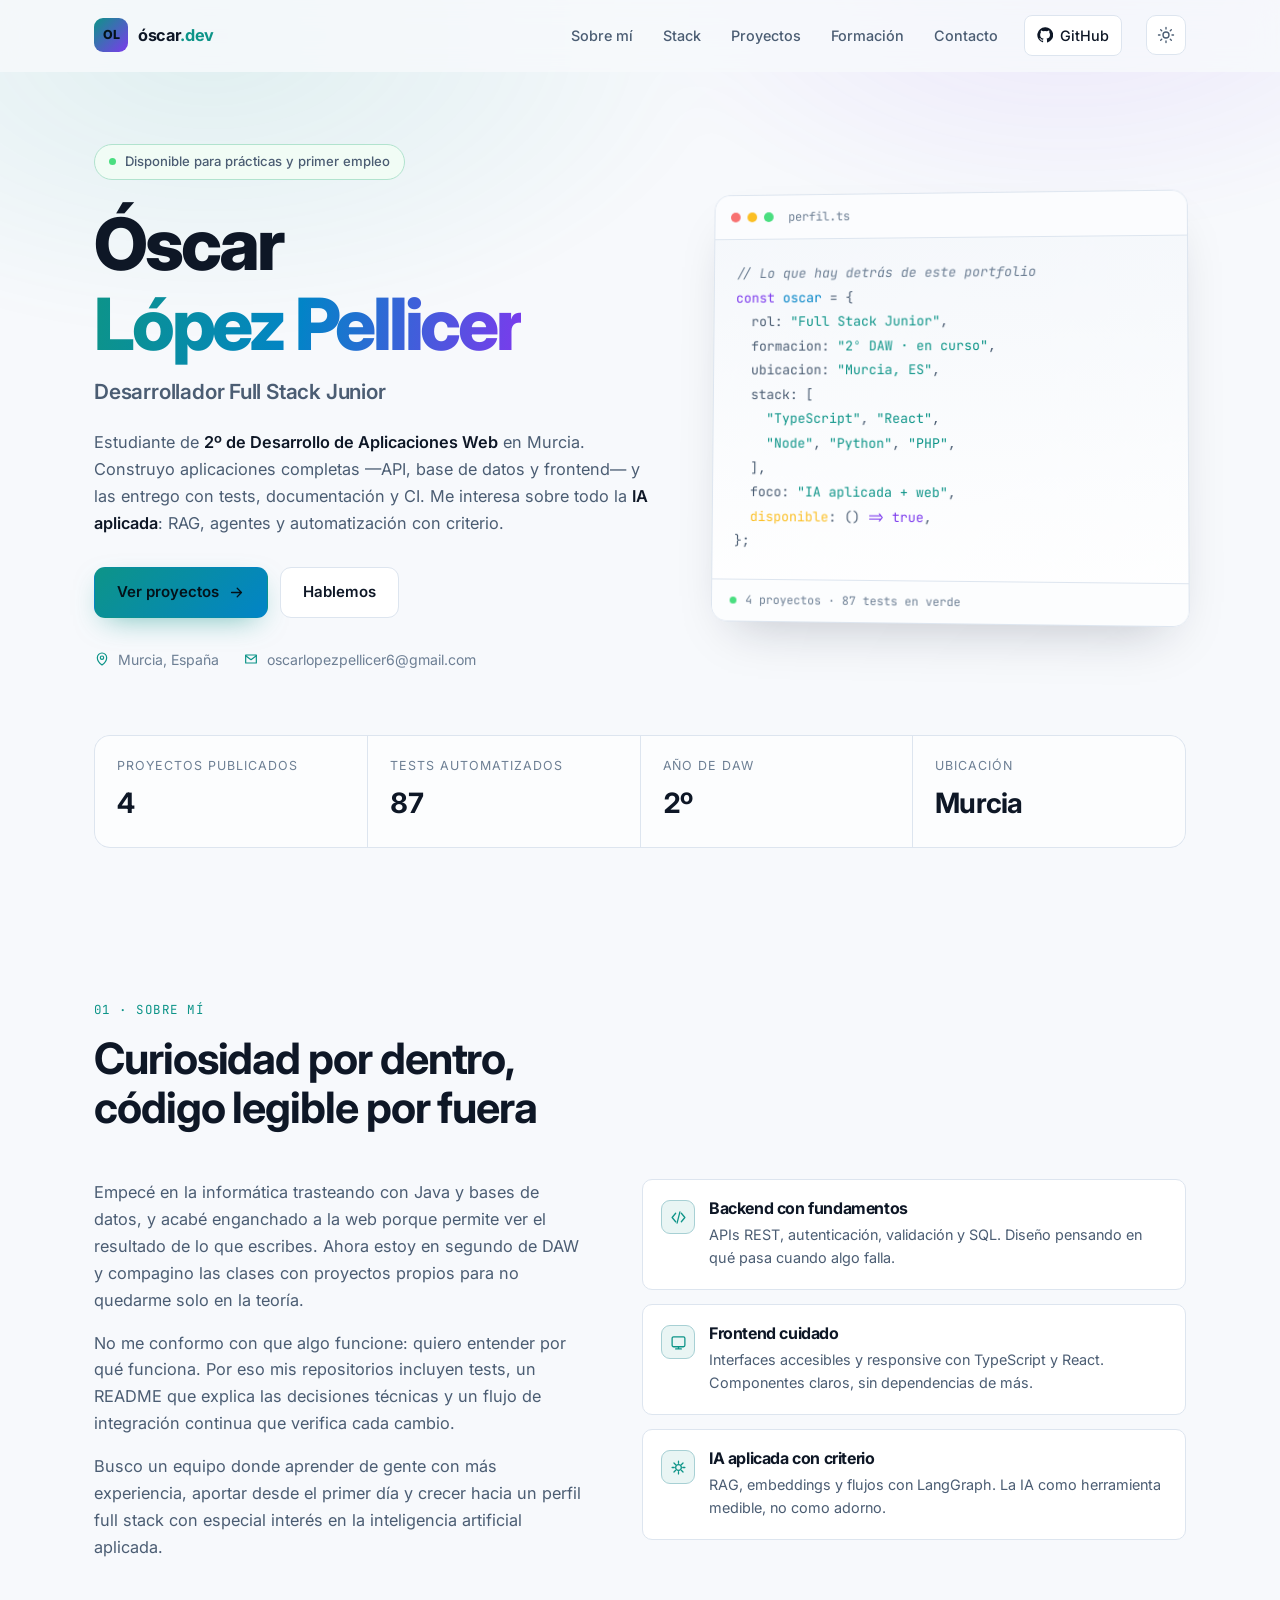
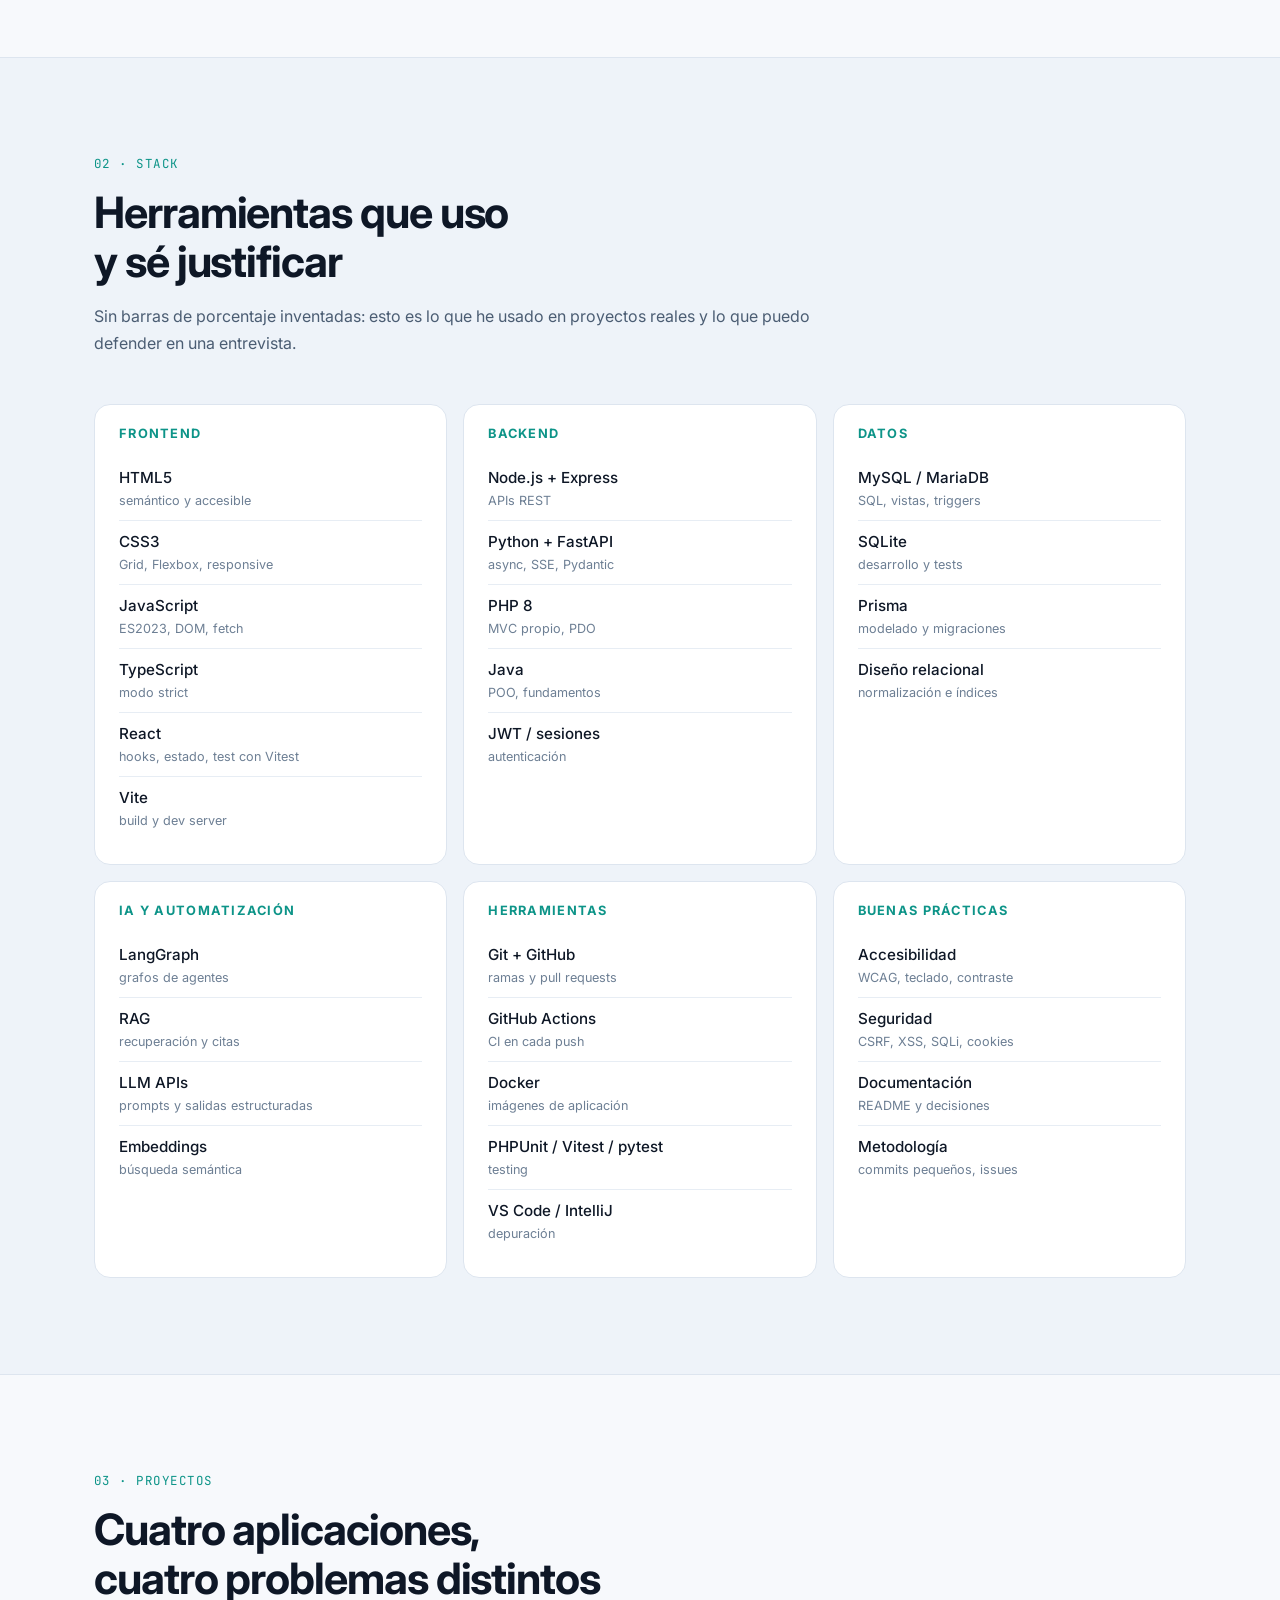
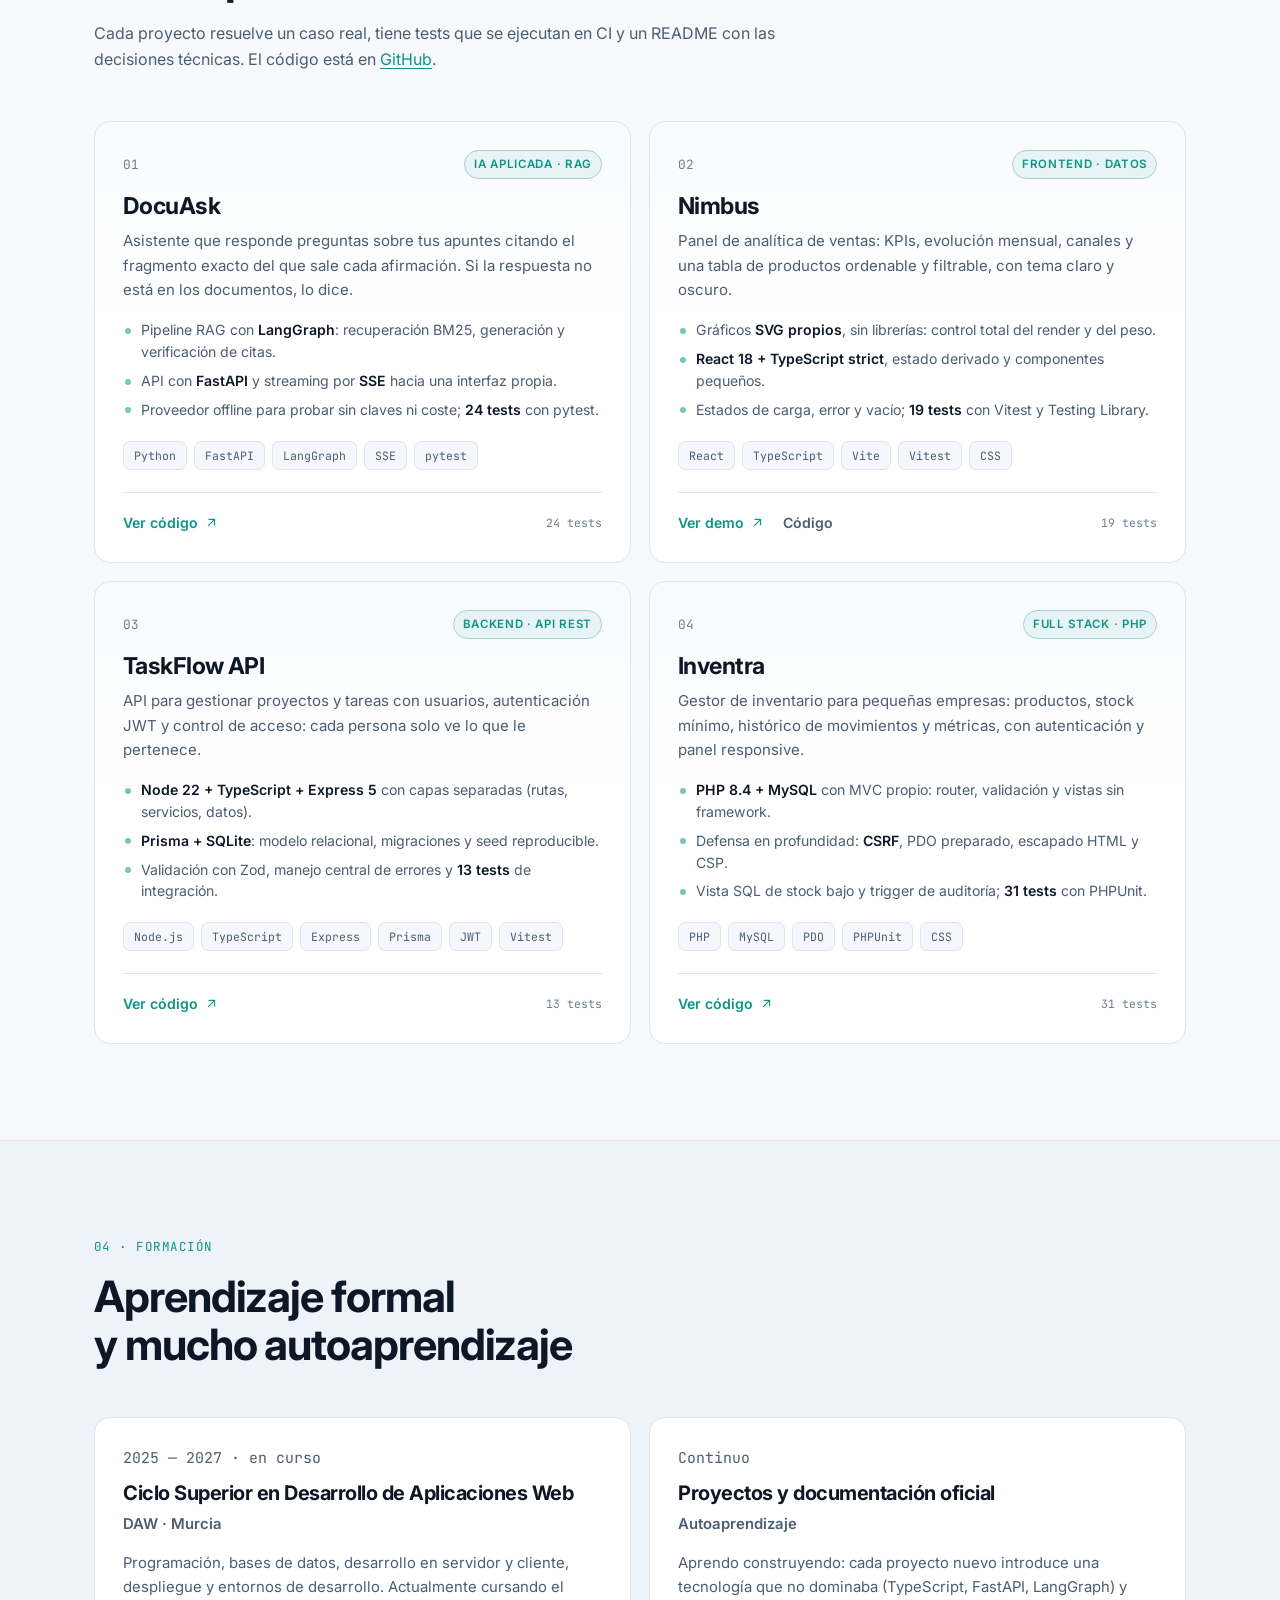
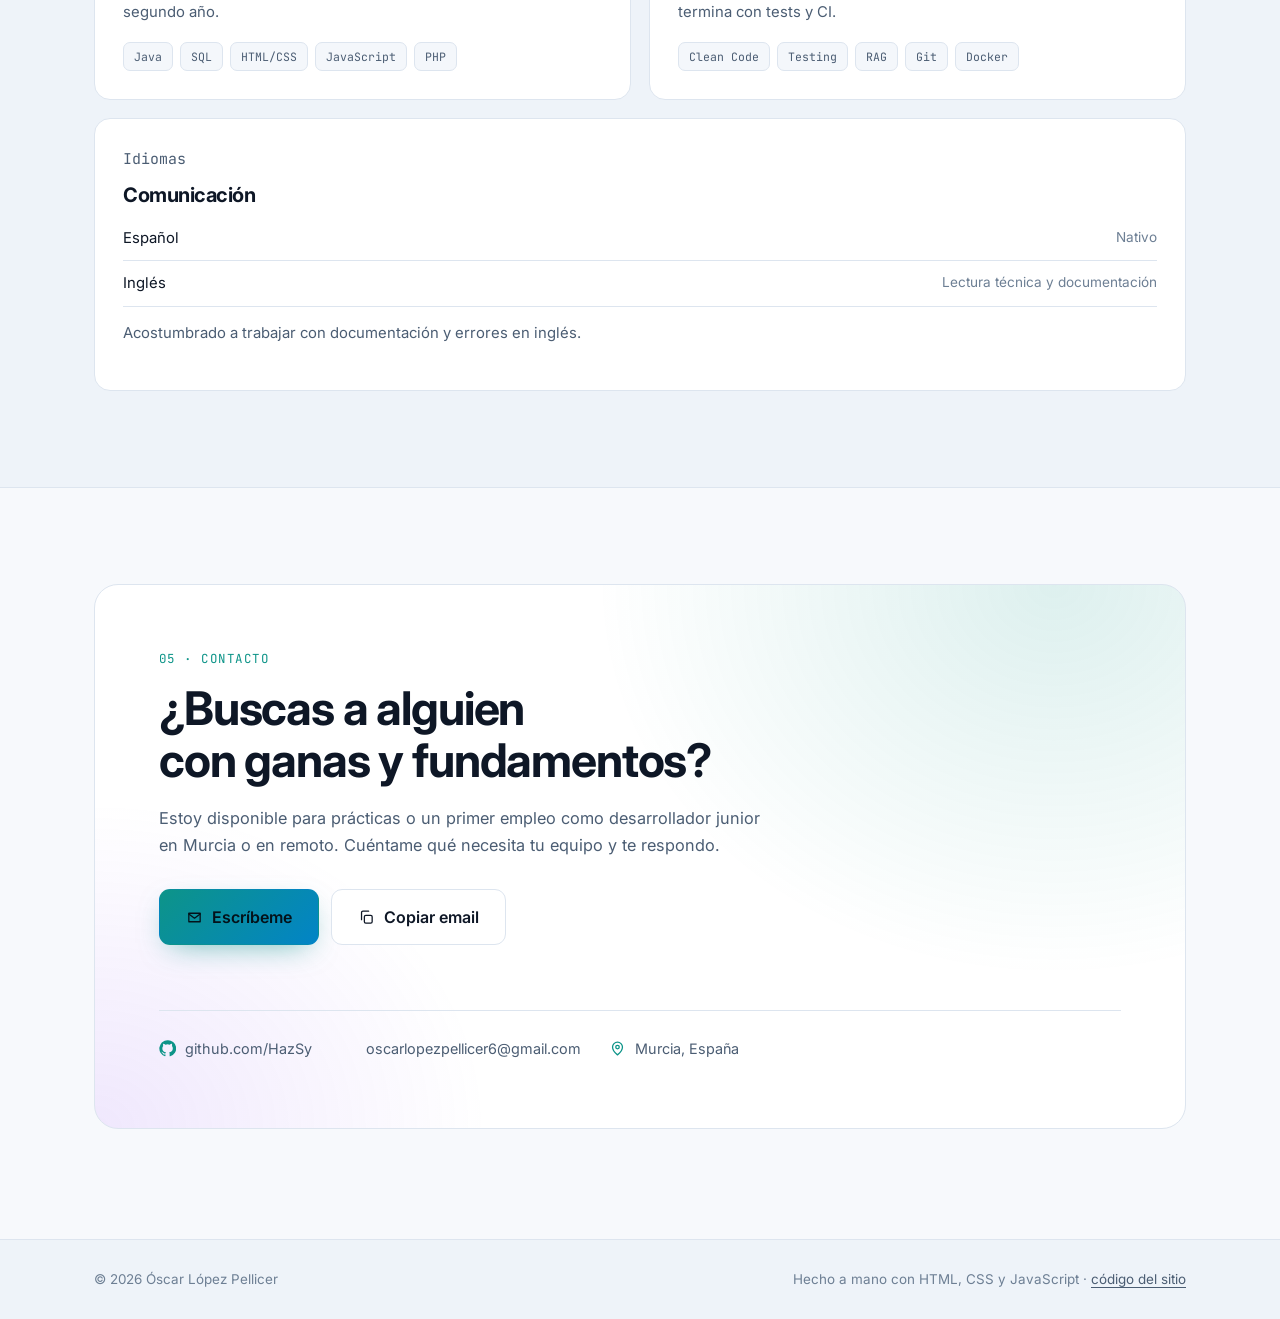
==== commit 9c913089: "fix: evitar desbordamiento en movil y demo de Nimbus con rutas relativas" ====
--- a/index.html
+++ b/index.html
@@ -27,6 +27,7 @@
   <script>
     // Evita el destello de tema incorrecto: se aplica antes de pintar.
     (function () {
+      document.documentElement.classList.add("js");
       try {
         var guardado = localStorage.getItem("tema");
         var sistema = window.matchMedia("(prefers-color-scheme: light)").matches ? "light" : "dark";
--- a/assets/css/styles.css
+++ b/assets/css/styles.css
@@ -299,6 +299,13 @@
   align-items: center;
 }
 
+/* Los hijos de un grid no deben crecer por el contenido (pre, tablas...). */
+.hero__grid > *,
+.sobre__grid > *,
+.stack__grid > *,
+.proyectos > *,
+.formacion__grid > * { min-width: 0; }
+
 .pildora {
   display: inline-flex;
   align-items: center;
@@ -404,6 +411,8 @@
   background: linear-gradient(180deg, var(--superficie-2), var(--superficie));
   box-shadow: var(--sombra);
   overflow: hidden;
+  min-width: 0;
+  max-width: 100%;
   transform: perspective(1200px) rotateY(-4deg) rotateX(2deg);
   transition: transform 400ms ease;
 }
@@ -835,16 +844,19 @@
 }
 .aparecer.visible { opacity: 1; transform: none; }
 
+/* Sin JavaScript (o si falla), el contenido es visible desde el principio. */
+html:not(.js) .aparecer { opacity: 1; transform: none; }
+
 /* --------------------------------------------------------------------------
    13. Responsive
    -------------------------------------------------------------------------- */
 @media (max-width: 980px) {
-  .hero__grid { grid-template-columns: 1fr; gap: 42px; }
+  .hero__grid { grid-template-columns: minmax(0, 1fr); gap: 42px; }
   .hero__codigo { max-width: 560px; }
   .ventana { transform: none; }
-  .sobre__grid { grid-template-columns: 1fr; gap: 36px; }
-  .stack__grid { grid-template-columns: repeat(2, 1fr); }
-  .cifras { grid-template-columns: repeat(2, 1fr); }
+  .sobre__grid { grid-template-columns: minmax(0, 1fr); gap: 36px; }
+  .stack__grid { grid-template-columns: repeat(2, minmax(0, 1fr)); }
+  .cifras { grid-template-columns: repeat(2, minmax(0, 1fr)); }
 }
 
 @media (max-width: 820px) {
@@ -876,8 +888,8 @@
 @media (max-width: 760px) {
   .seccion { padding: 72px 0; }
   .hero { padding-top: calc(var(--nav-alto) + 48px); }
-  .proyectos { grid-template-columns: 1fr; }
-  .formacion__grid { grid-template-columns: 1fr; }
+  .proyectos { grid-template-columns: minmax(0, 1fr); }
+  .formacion__grid { grid-template-columns: minmax(0, 1fr); }
   .tarjeta-formacion--idiomas { grid-column: auto; }
   .proyecto { padding: 24px; }
   .cifras > div { padding: 16px 18px; }
@@ -886,10 +898,10 @@
 
 @media (max-width: 520px) {
   .contenedor { padding-inline: 18px; }
-  .stack__grid { grid-template-columns: 1fr; }
+  .stack__grid { grid-template-columns: minmax(0, 1fr); }
   .hero__acciones .boton { flex: 1 1 100%; }
   .contacto__acciones .boton { flex: 1 1 100%; }
-  .cifras { grid-template-columns: 1fr 1fr; gap: 1px; }
+  .cifras { grid-template-columns: repeat(2, minmax(0, 1fr)); gap: 1px; }
   .ventana pre { font-size: 0.75rem; padding: 18px; }
   .pie__interior { flex-direction: column; }
 }
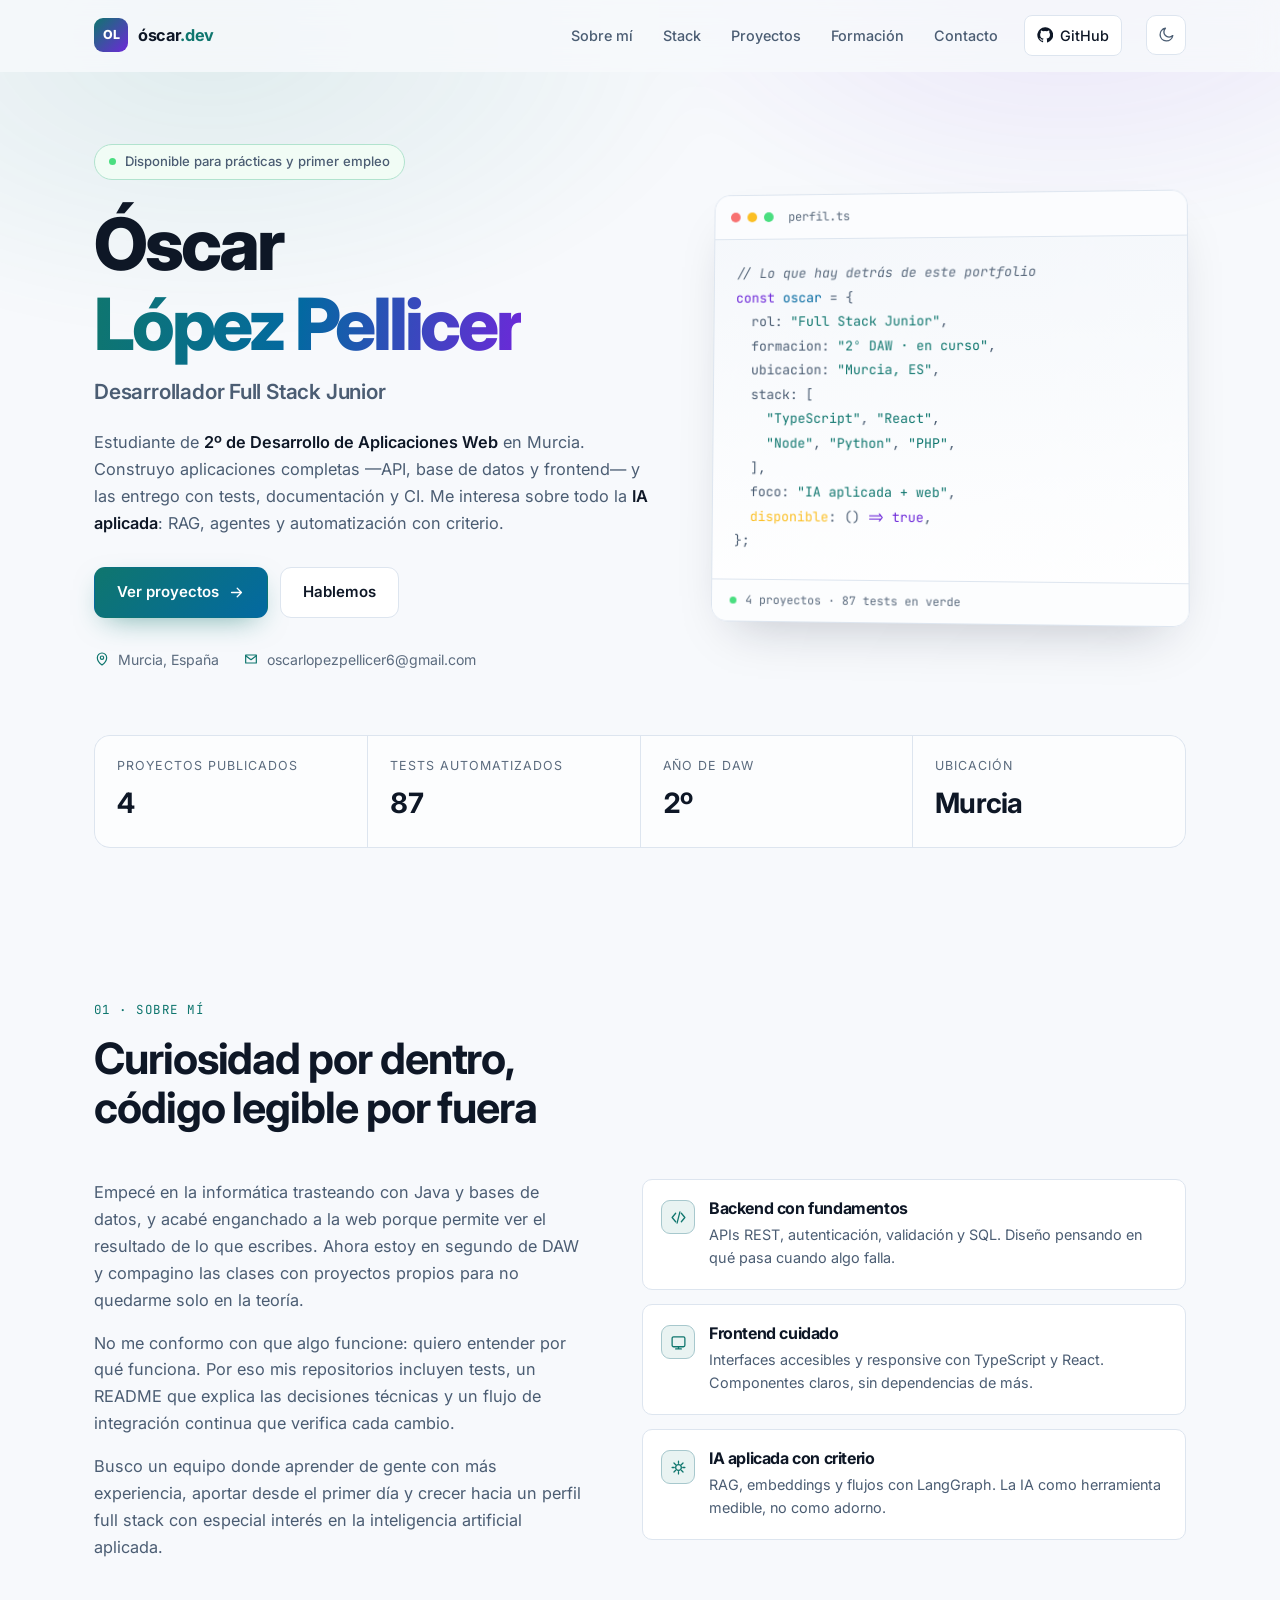
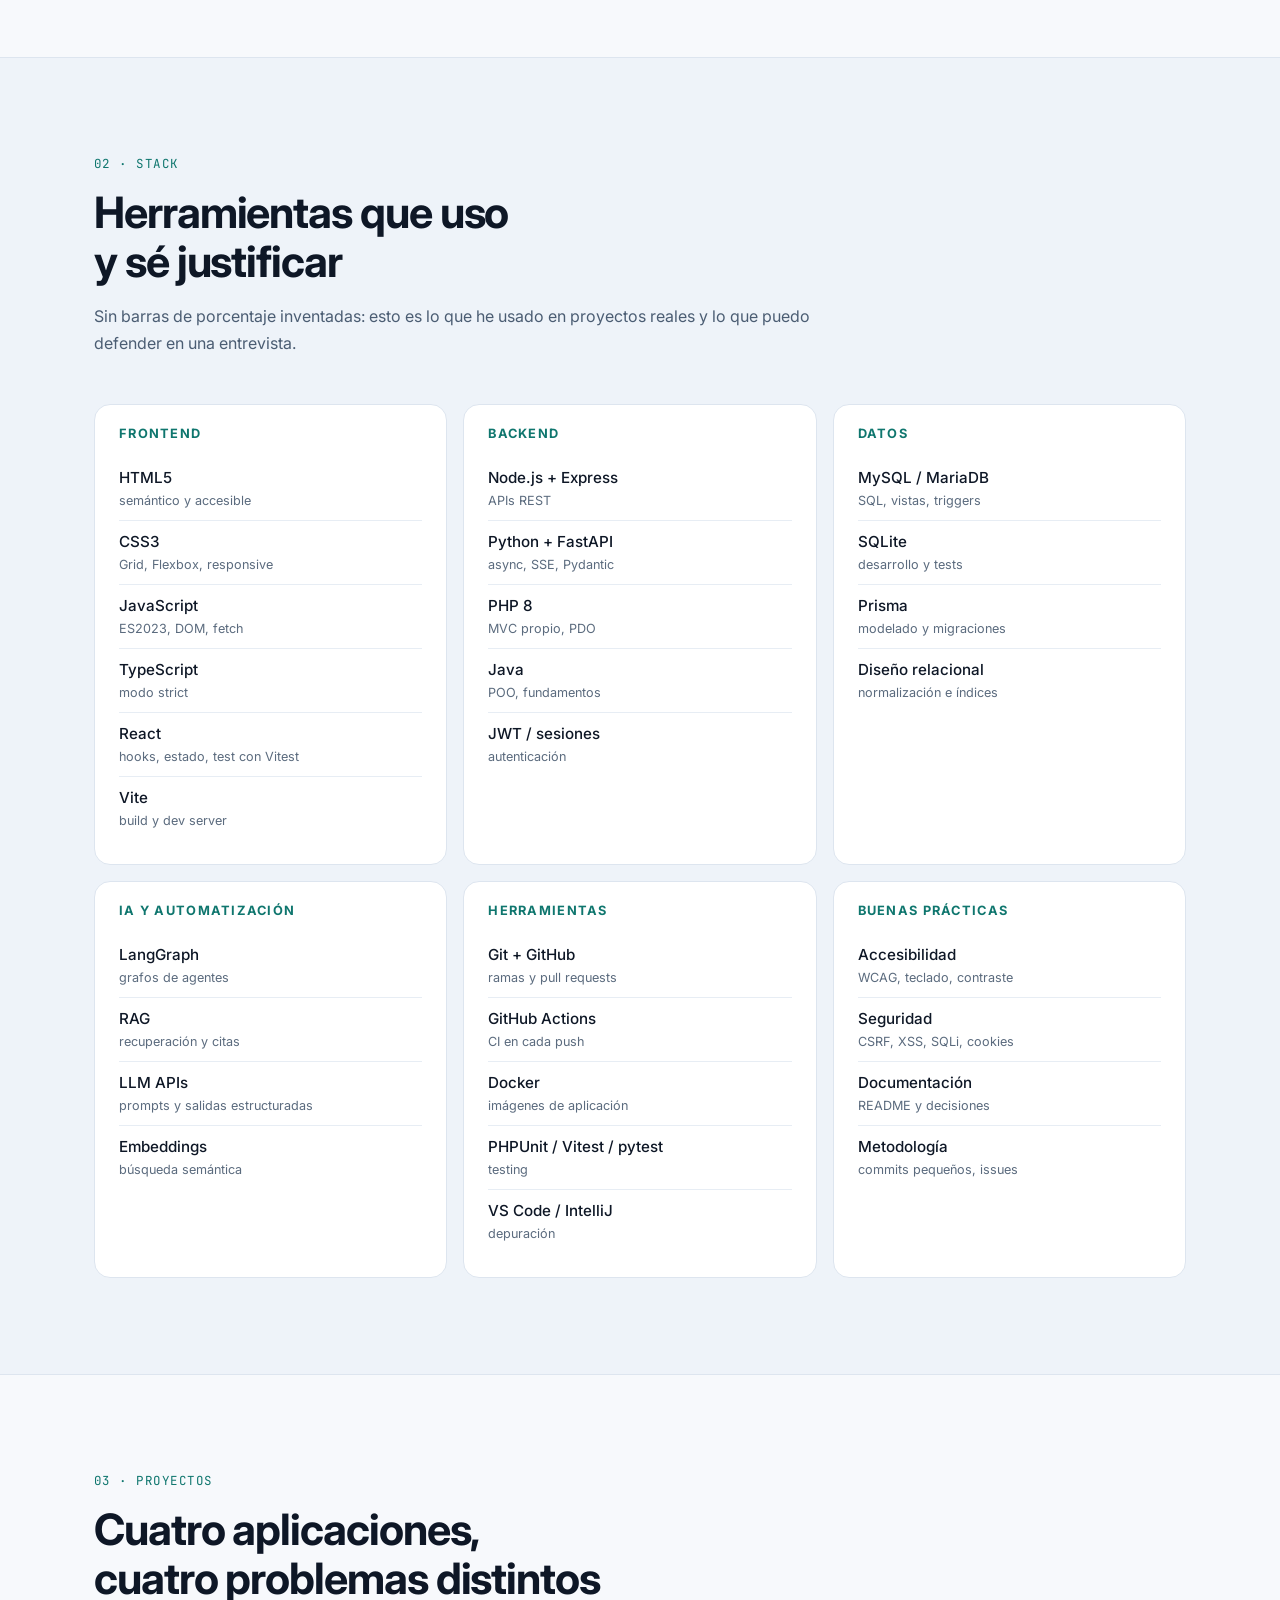
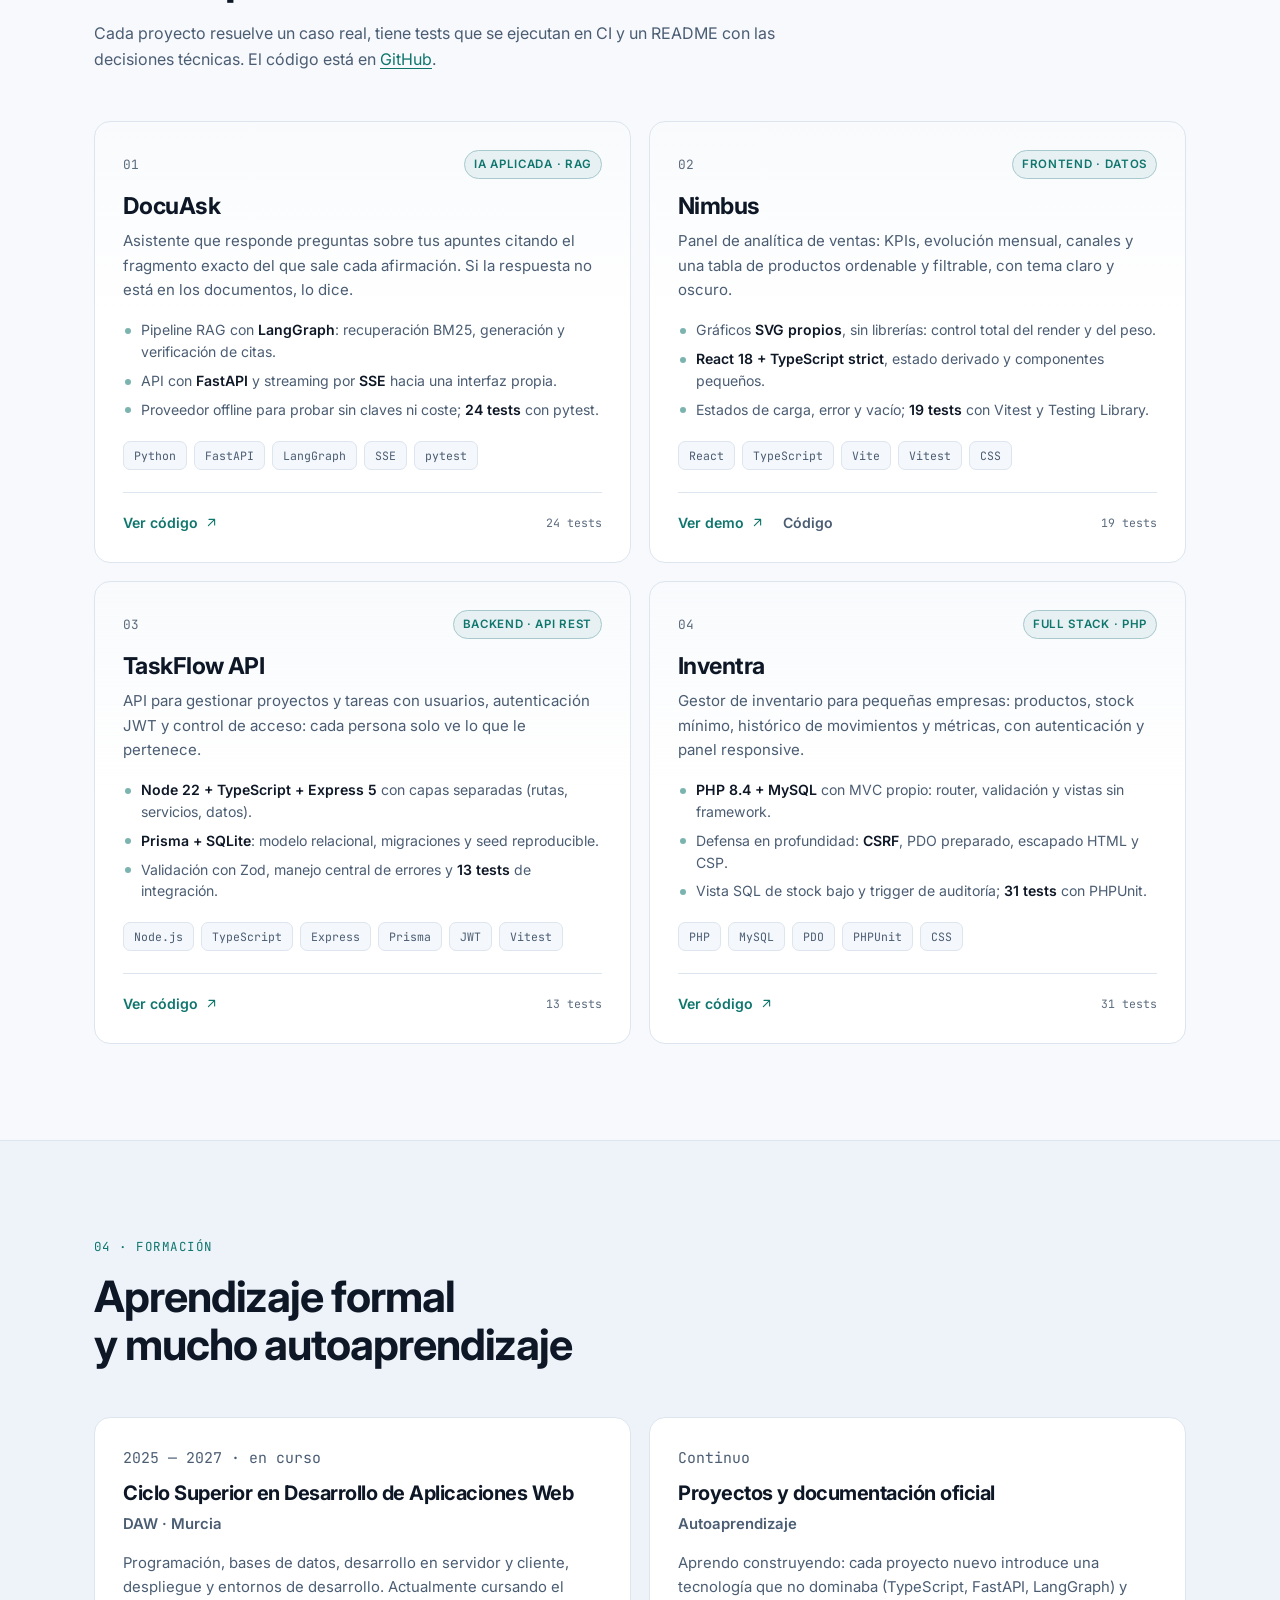
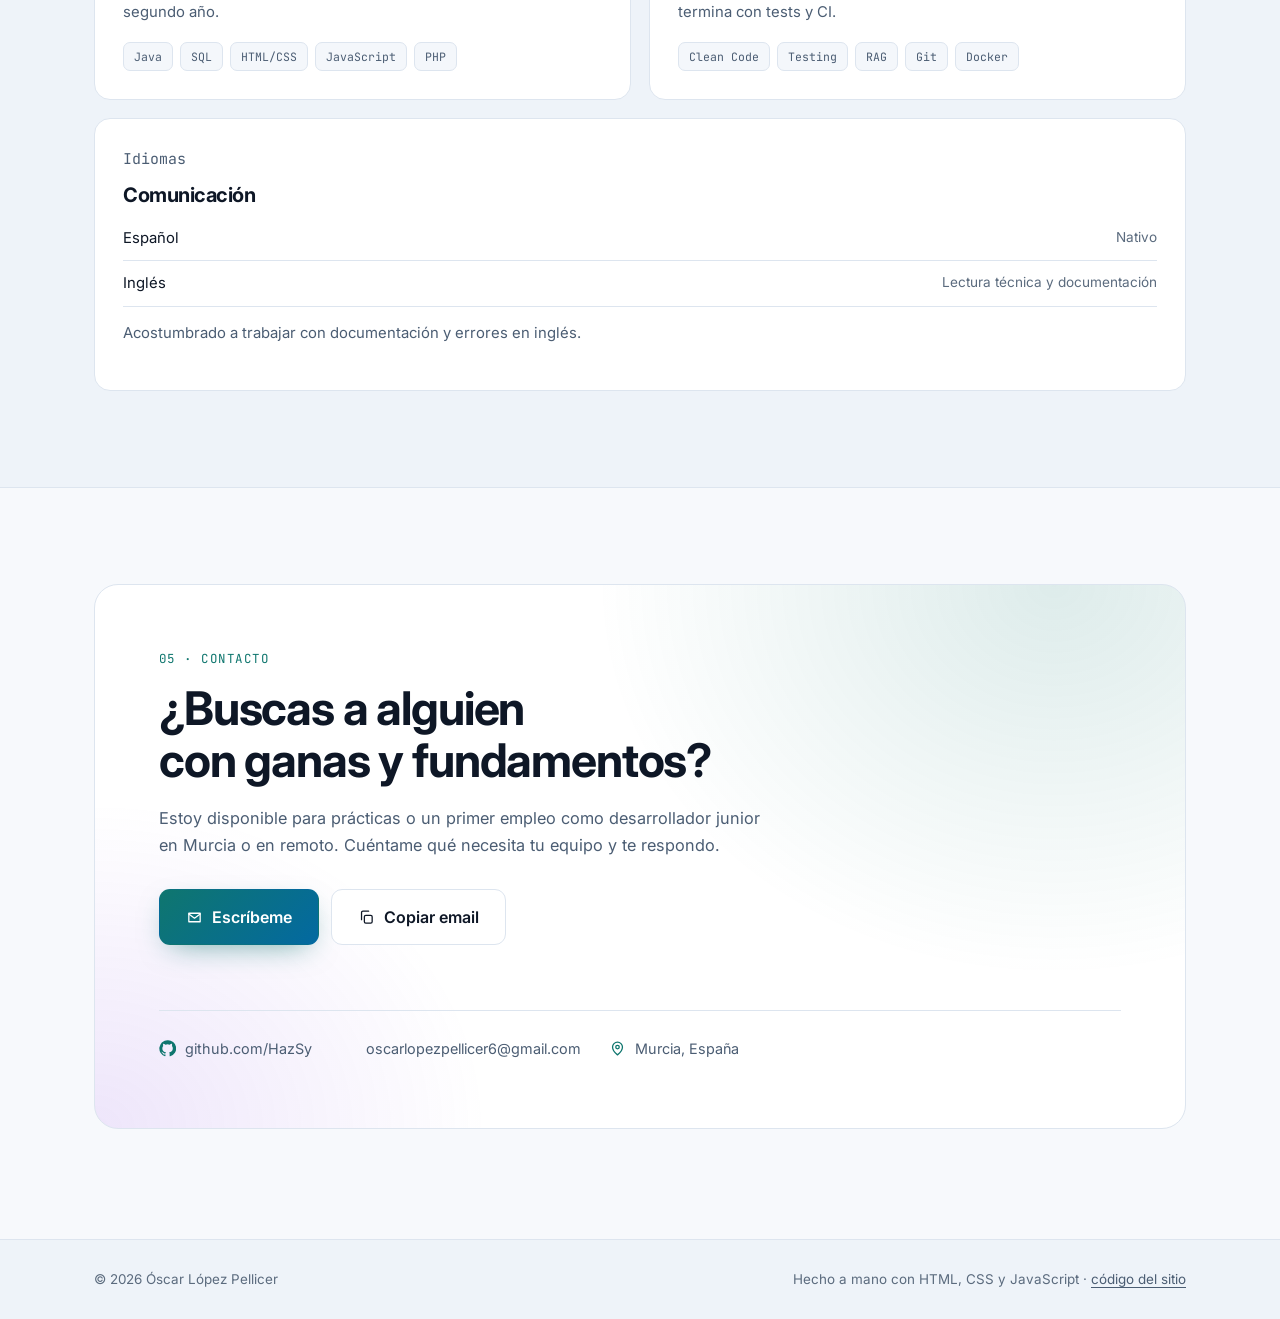
==== commit d589df86: "fix(a11y): contraste AA en tema claro y nombre accesible del logotipo - --acento pasa de #0d9488 a #" ====
--- a/index.html
+++ b/index.html
@@ -55,7 +55,7 @@
 
   <header class="cabecera" id="cabecera">
     <div class="contenedor cabecera__interior">
-      <a class="marca" href="#inicio" aria-label="Inicio, Óscar López Pellicer">
+      <a class="marca" href="#inicio">
         <span class="marca__sigla" aria-hidden="true">OL</span>
         <span class="marca__texto">óscar<span>.dev</span></span>
       </a>
--- a/assets/css/styles.css
+++ b/assets/css/styles.css
@@ -50,11 +50,11 @@
 
   --texto: #0e1726;
   --texto-suave: #4b5d73;
-  --texto-tenue: #6d7f94;
-
-  --acento: #0d9488;
-  --acento-2: #0284c7;
-  --acento-3: #7c3aed;
+  --texto-tenue: #5b6b7e;
+
+  --acento: #0f766e;
+  --acento-2: #0369a1;
+  --acento-3: #6d28d9;
   --acento-texto: #ffffff;
 
   --sombra: 0 24px 50px -24px rgba(15, 23, 42, 0.25);
@@ -230,8 +230,12 @@
 .boton-icono:hover { color: var(--texto); border-color: var(--borde-fuerte); }
 .boton-icono svg { width: 18px; height: 18px; }
 
-html[data-theme="dark"] .icono-sol,
-html[data-theme="light"] .icono-luna { display: none; }
+html[data-theme="dark"] .icono-luna,
+html[data-theme="light"] .icono-sol { display: none; }
+
+/* En tema claro los acentos son más oscuros: el texto va en blanco. */
+html[data-theme="light"] .boton--primario,
+html[data-theme="light"] .marca__sigla { color: #fff; }
 
 .boton-menu {
   display: none;
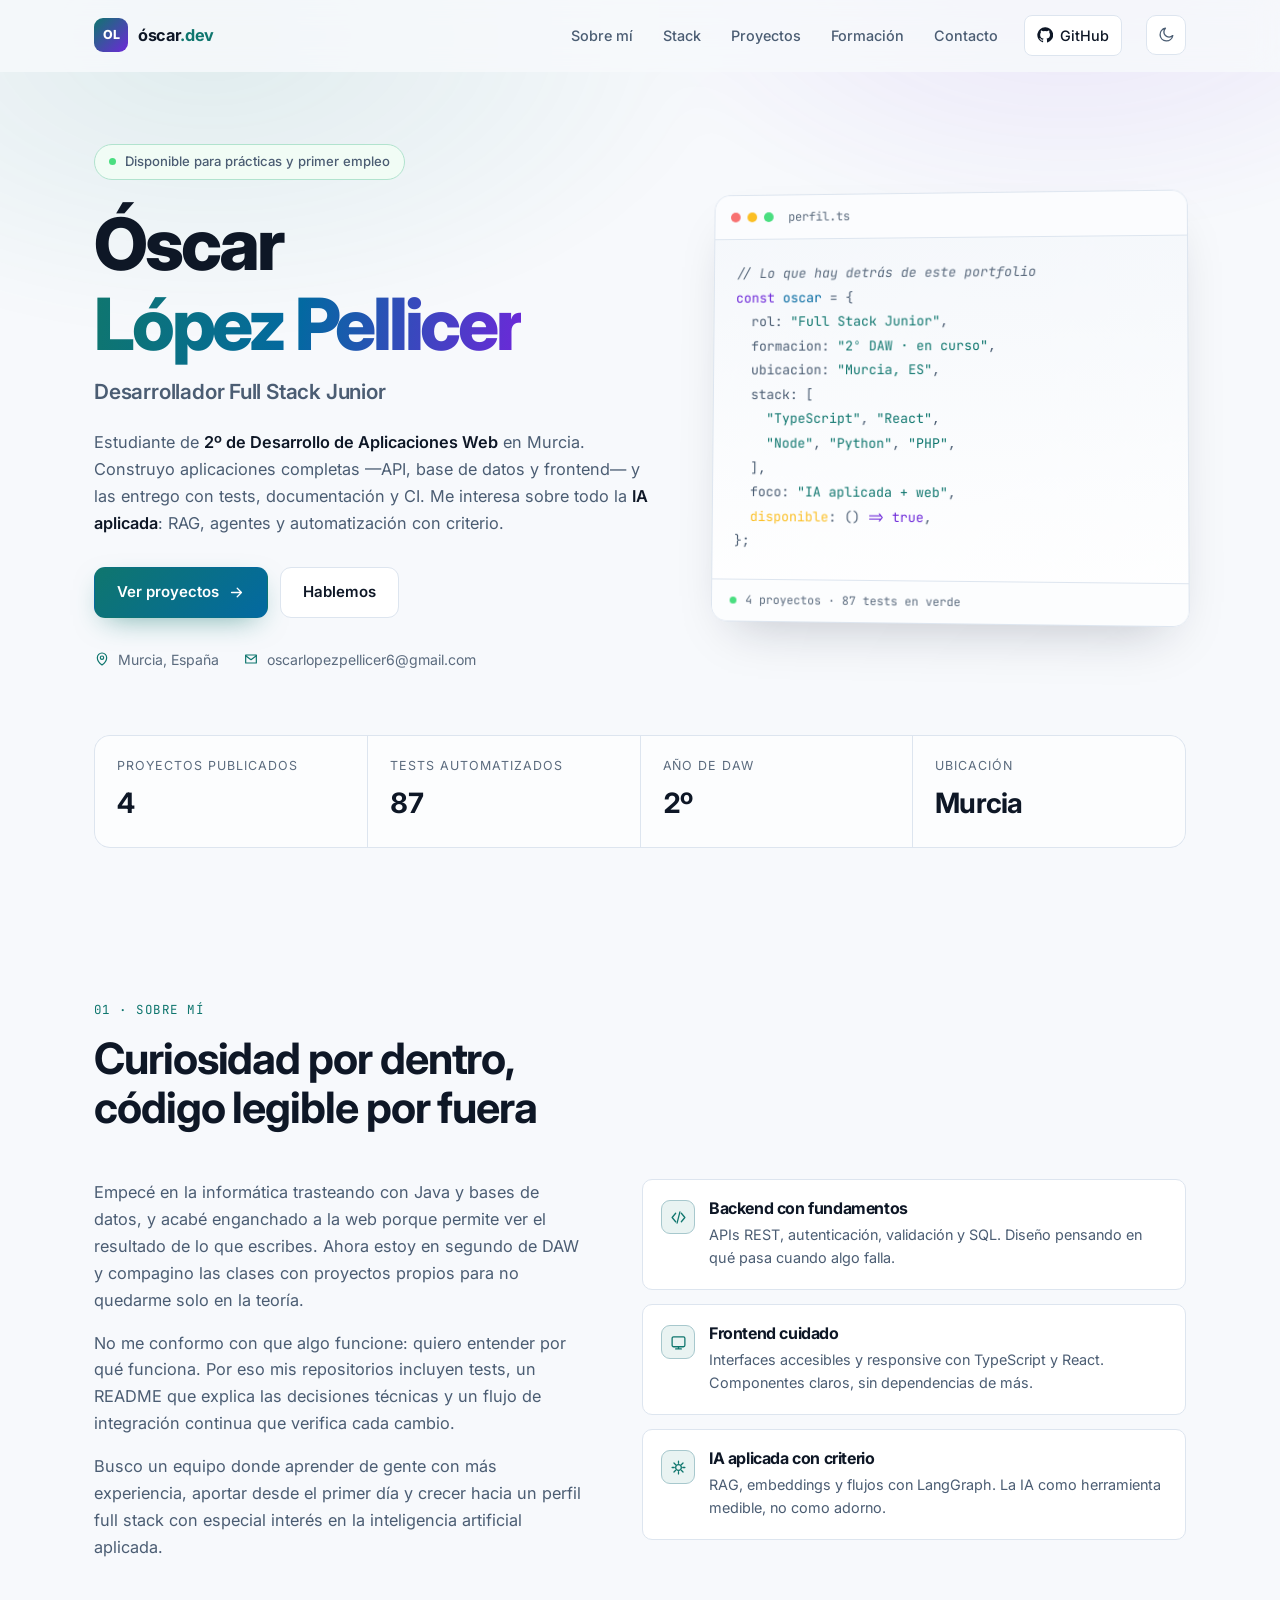
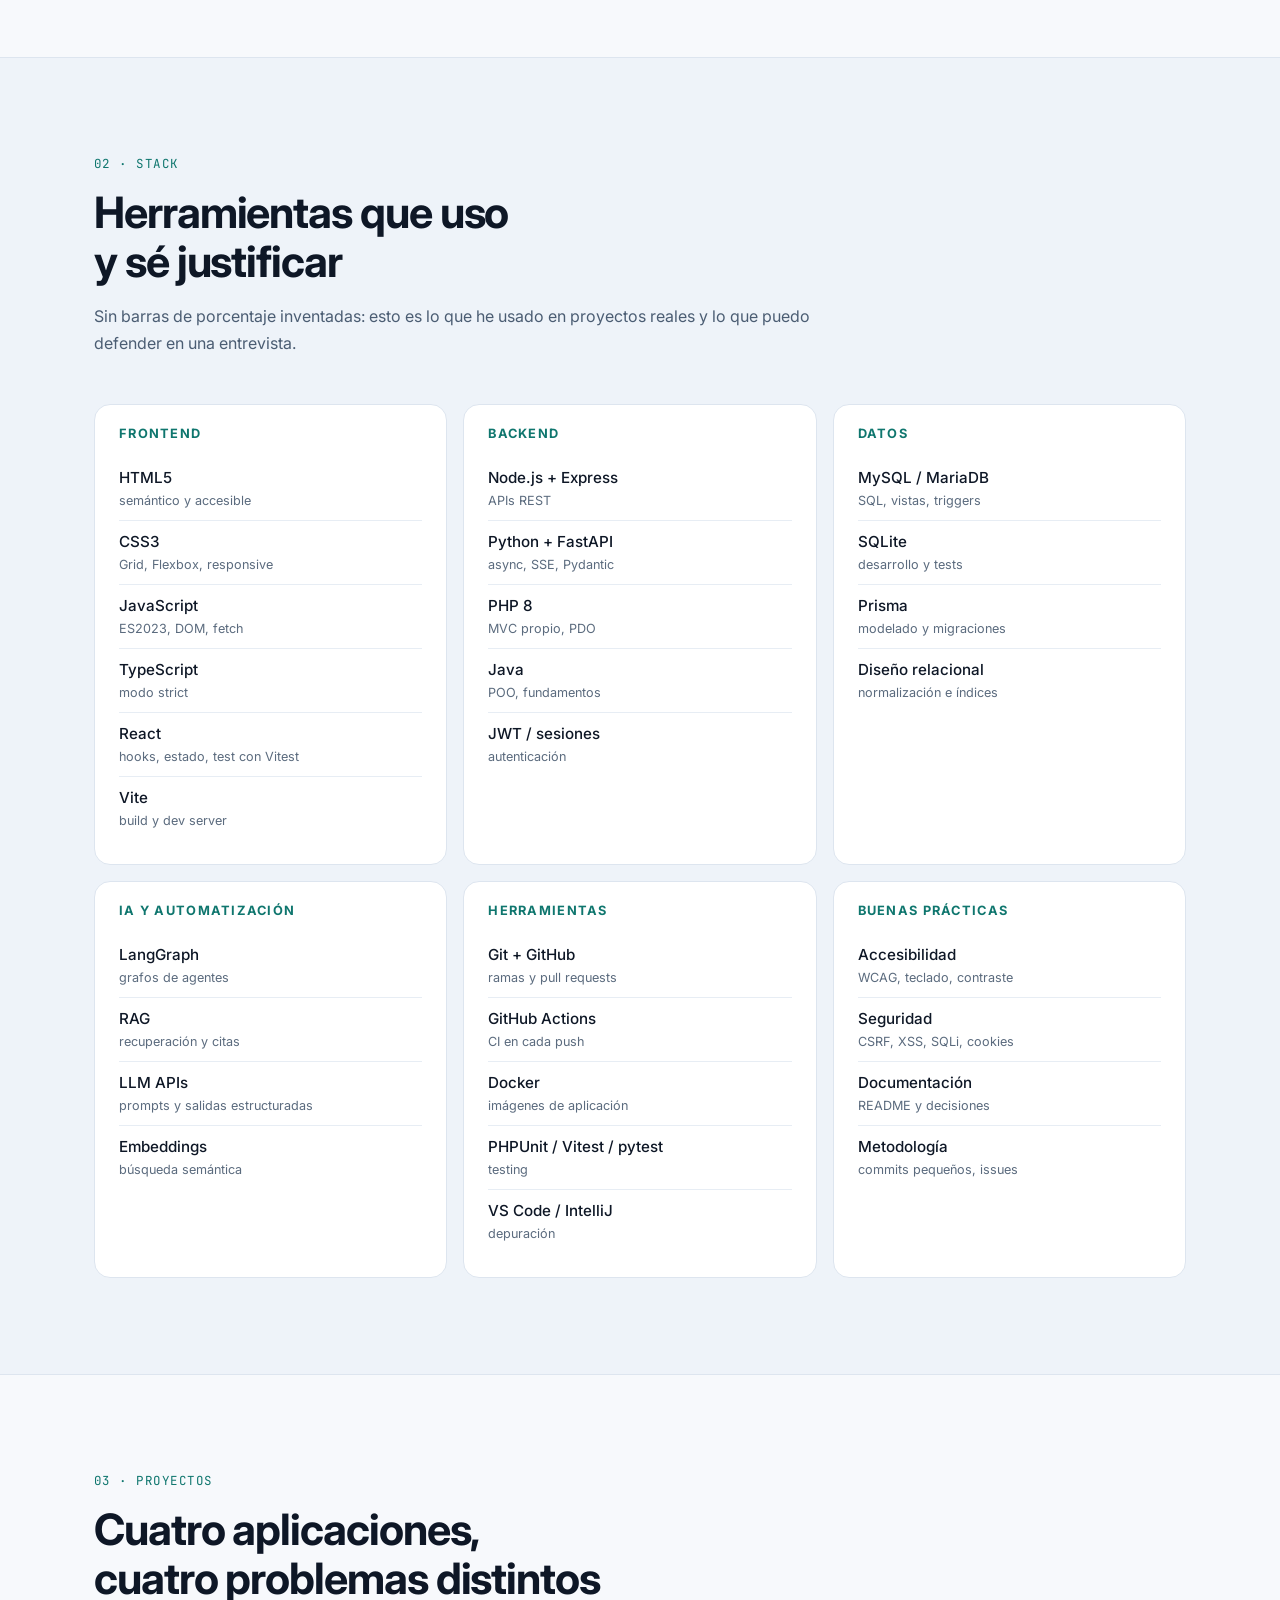
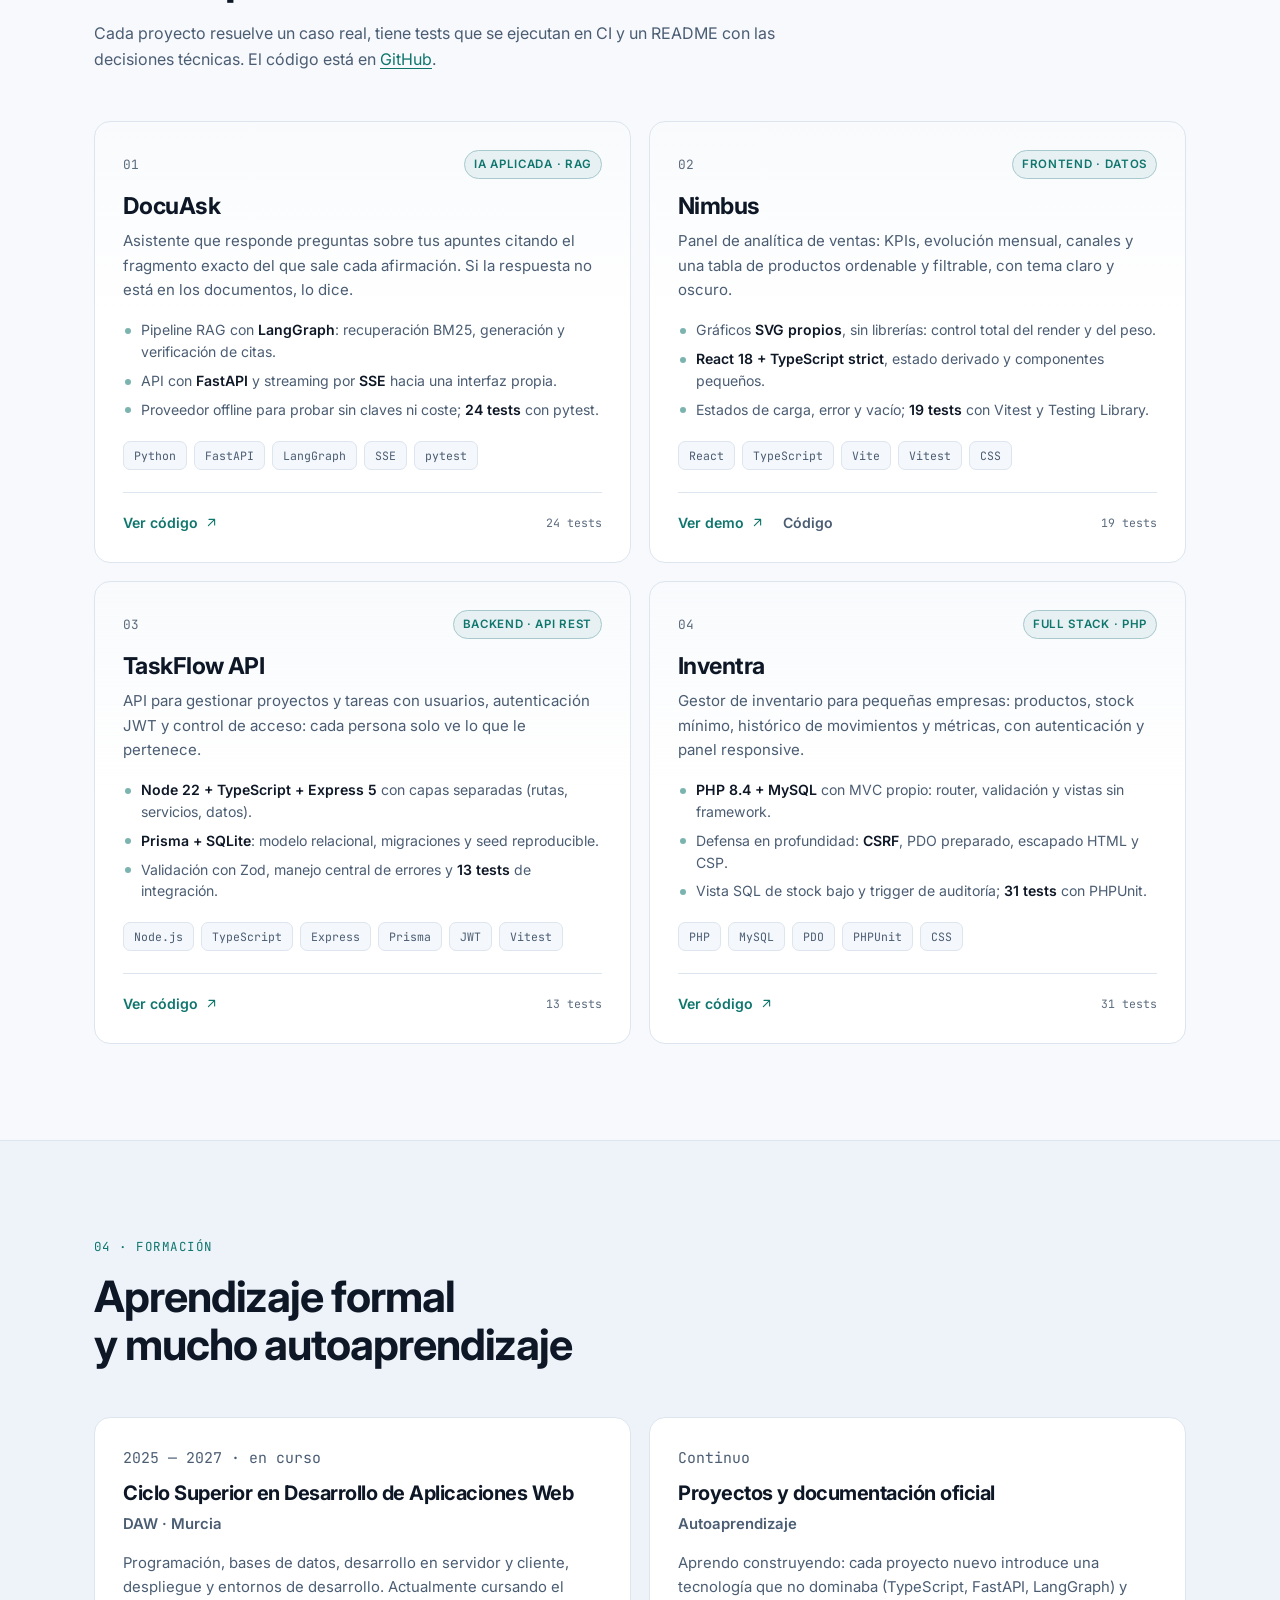
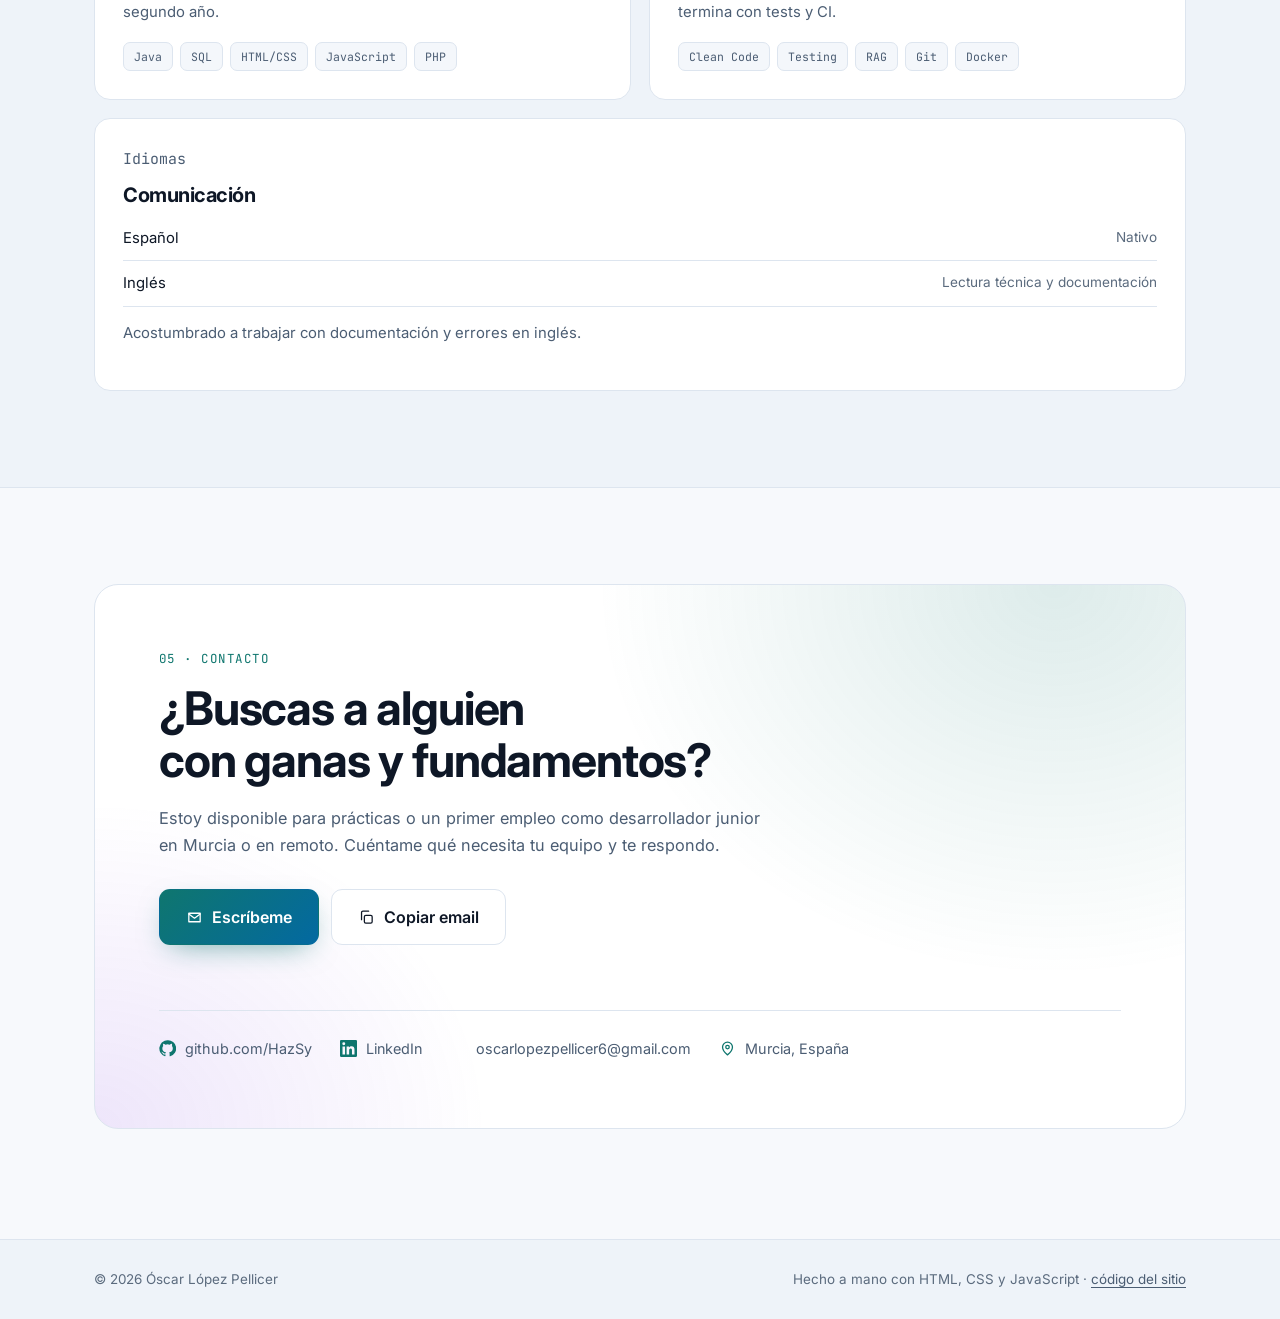
==== commit aee9a541: "feat: enlazar LinkedIn en contacto y datos estructurados" ====
--- a/index.html
+++ b/index.html
@@ -45,8 +45,8 @@
     "url": "https://hazsy.github.io/",
     "email": "mailto:oscarlopezpellicer6@gmail.com",
     "address": { "@type": "PostalAddress", "addressLocality": "Murcia", "addressCountry": "ES" },
-    "sameAs": ["https://github.com/HazSy"],
-    "knowsAbout": ["TypeScript", "React", "Node.js", "Python", "PHP", "MySQL", "Inteligencia artificial aplicada"]
+    "sameAs": ["https://github.com/HazSy", "https://www.linkedin.com/in/oscar-l%C3%B3pez-pellicer-ba0a9a43b/"],
+    "knowsAbout": ["TypeScript", "React", "Next.js", "Node.js", "Java", "Spring Boot", "SQL", "PostgreSQL", "Docker", "Playwright", "GitHub Actions", "Python", "PHP", "Inteligencia artificial aplicada"]
   }
   </script>
 </head>
@@ -504,6 +504,12 @@
               </a>
             </li>
             <li>
+              <a href="https://www.linkedin.com/in/oscar-l%C3%B3pez-pellicer-ba0a9a43b/" target="_blank" rel="noopener noreferrer">
+                <svg viewBox="0 0 24 24" aria-hidden="true"><path fill="currentColor" d="M20.45 20.45h-3.56v-5.57c0-1.33-.02-3.04-1.85-3.04-1.85 0-2.14 1.45-2.14 2.94v5.67H9.34V9h3.42v1.56h.05c.48-.9 1.64-1.85 3.37-1.85 3.6 0 4.27 2.37 4.27 5.45v6.29ZM5.34 7.43a2.06 2.06 0 1 1 0-4.13 2.06 2.06 0 0 1 0 4.13ZM7.12 20.45H3.55V9h3.57v11.45ZM22.22 0H1.77C.79 0 0 .77 0 1.73v20.54C0 23.23.79 24 1.77 24h20.45c.98 0 1.78-.77 1.78-1.73V1.73C24 .77 23.2 0 22.22 0Z"/></svg>
+                LinkedIn
+              </a>
+            </li>
+            <li>
               <a href="mailto:oscarlopezpellicer6@gmail.com">
                 <svg viewBox="0 0 24 24" aria-hidden="true"><path d="M4 6h16v12H4z"/><path d="m4 7 8 6 8-6"/></svg>
                 oscarlopezpellicer6@gmail.com
